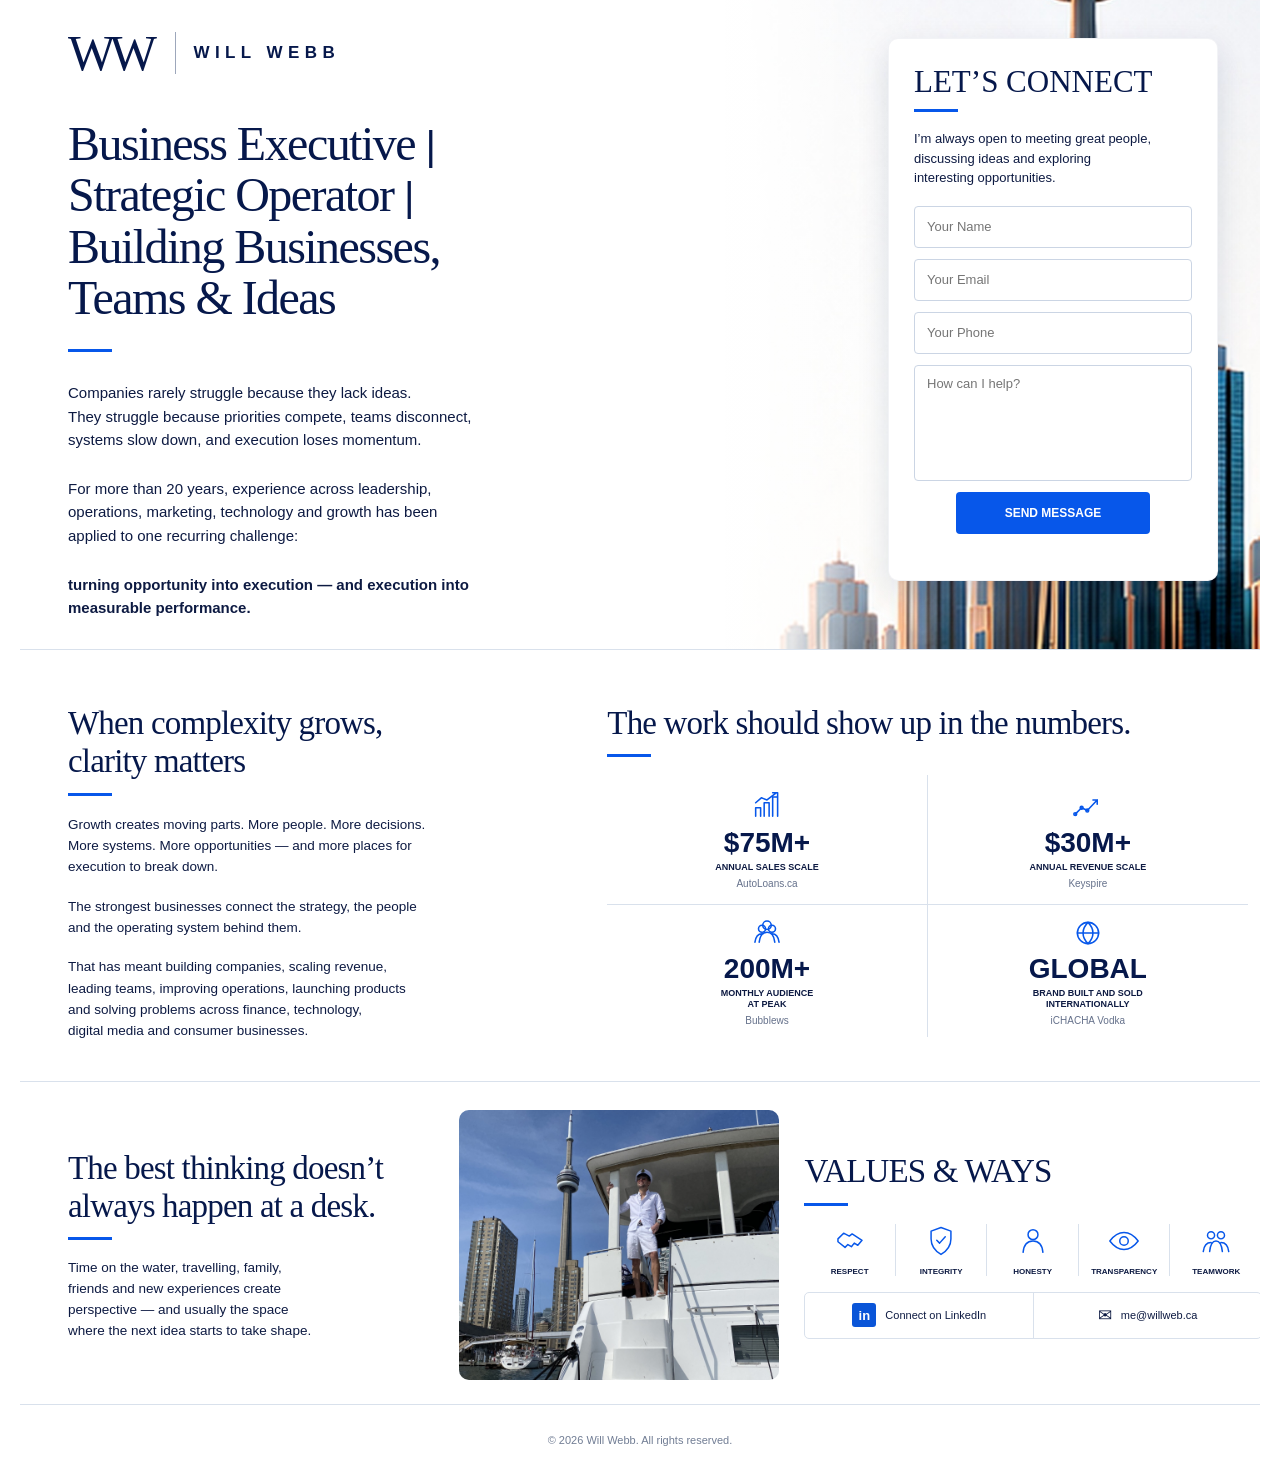
==== index.html @ 8b27d792 "Add files via upload" ====
<!doctype html><html lang="en"><head><meta charset="utf-8"><meta name="viewport" content="width=device-width,initial-scale=1"><title>Will Webb | Business Executive & Strategic Operator</title><meta name="description" content="Will Webb — Business Executive, Strategic Operator, building businesses, teams and ideas."><link rel="icon" href="favicon.svg" type="image/svg+xml"><link rel="stylesheet" href="styles.css"><style>
:root{--navy:#06184b;--blue:#0757ea;--text:#0d1a42;--muted:#65718b;--line:#d9e1ec}
*{box-sizing:border-box}html{background:#fff}body{margin:0;background:#fff;color:var(--text);font-family:Arial,Helvetica,sans-serif;-webkit-font-smoothing:antialiased}a{color:inherit}.site{max-width:1240px;margin:0 auto;background:#fff;overflow:hidden}h1,h2{font-family:Georgia,'Times New Roman',serif;font-weight:400;color:var(--navy);margin:0}.rule{width:44px;height:3px;background:var(--blue)}
.hero{min-height:650px;position:relative;overflow:hidden;border-bottom:1px solid var(--line);background:#fff}.hero-photo{position:absolute;right:0;top:0;width:55%;height:100%;overflow:hidden;background:#eef4fb}.hero-photo img{position:absolute;width:100%;height:100%;object-fit:cover;object-position:57% 42%;display:block}.hero-photo:before{content:"";position:absolute;z-index:1;inset:0;background:linear-gradient(90deg,#fff 0%,rgba(255,255,255,.94) 10%,rgba(255,255,255,.48) 29%,rgba(255,255,255,0) 52%);pointer-events:none}.brand{position:absolute;z-index:4;left:48px;top:28px;display:flex;align-items:center;gap:17px}.ww{font:400 50px/1 Georgia,'Times New Roman',serif;letter-spacing:-.11em;padding-right:7px;color:var(--navy)}.brand-divider{width:1px;height:42px;background:#9da7bb}.brand-name{font-size:17px;letter-spacing:.32em;font-weight:700;white-space:nowrap;color:var(--navy)}
.hero-copy{position:absolute;z-index:3;left:48px;top:118px;width:510px}.hero-copy h1{font-size:48px;line-height:1.07;letter-spacing:-.032em}.hero-copy h1 .pipe{font-family:Arial,Helvetica,sans-serif;font-size:.84em;font-weight:300}.hero-copy>.rule{margin:26px 0 29px}.hero-copy p{font-size:15px;line-height:1.55;margin:0 0 26px;max-width:500px}.hero-copy .emphasis{font-weight:700;margin-bottom:0}
.contact{position:absolute;z-index:5;right:42px;top:38px;width:330px;padding:27px 25px 24px;background:#fff;border-radius:10px;box-shadow:0 12px 32px rgba(12,33,77,.14);border:1px solid rgba(7,24,76,.05)}.contact h2{font-size:31px;line-height:1}.contact>.rule{margin:12px 0 17px}.contact>p{font-size:13px;line-height:1.5;margin:0 0 18px}.contact form{display:flex;flex-direction:column;gap:11px}.contact input,.contact textarea{width:100%;border:1px solid #cbd5e4;border-radius:4px;background:#fff;color:var(--text);font:400 13px Arial,Helvetica,sans-serif;padding:10px 12px;outline:none}.contact input{height:42px}.contact textarea{height:116px;resize:none}.contact button{height:42px;width:70%;align-self:center;border:0;border-radius:4px;background:var(--blue);color:#fff;font-size:12px;font-weight:700;cursor:pointer}.status{min-height:11px;text-align:center;color:var(--muted);font-size:10px}
.main-grid{display:grid;grid-template-columns:44% 56%;gap:36px;padding:54px 48px 22px;border-bottom:1px solid var(--line)}.story h2,.impact h2,.personal-copy h2,.values h2{font-size:33px;line-height:1.16;letter-spacing:-.025em}.story>.rule,.impact>.rule,.personal-copy>.rule,.values>.rule{margin:12px 0 18px}.story p{font-size:13.5px;line-height:1.58;margin:0 0 18px;max-width:460px}.impact{min-width:0}.metrics{display:grid;grid-template-columns:1fr 1fr;margin-top:4px}.metric{min-height:130px;text-align:center;display:flex;flex-direction:column;align-items:center;justify-content:center;padding:11px 8px}.metric:nth-child(1),.metric:nth-child(2){border-bottom:1px solid var(--line)}.metric:nth-child(odd){border-right:1px solid var(--line)}.metric svg{width:34px;height:34px;fill:none;stroke:var(--blue);stroke-width:2.2;stroke-linecap:round;stroke-linejoin:round;margin-bottom:5px}.metric strong{font-size:28px;line-height:1;color:var(--navy);margin-bottom:5px}.metric span{font-size:9px;line-height:1.2;font-weight:700}.metric em{font-style:normal;font-size:10px;color:var(--muted);margin-top:5px}
.personal{display:grid;grid-template-columns:32% 28% 40%;gap:25px;padding:28px 48px 24px;align-items:center;border-bottom:1px solid var(--line)}.personal-copy p{font-size:13.5px;line-height:1.55;margin:0}.photo{margin:0;height:270px;border-radius:10px;overflow:hidden;background:#eef2f6}.photo img{display:block;width:100%;height:100%;object-fit:cover;object-position:center 32%;border:0}.values{min-width:0}.values-row{display:grid;grid-template-columns:repeat(5,1fr);margin-top:4px}.value{text-align:center;padding:0 5px;border-right:1px solid var(--line)}.value:last-child{border-right:0}.value svg{width:34px;height:34px;fill:none;stroke:var(--blue);stroke-width:2.1;stroke-linecap:round;stroke-linejoin:round}.value span{display:block;font-size:8px;font-weight:700;margin-top:5px}.links{display:grid;grid-template-columns:1fr 1fr;border:1px solid var(--line);border-radius:5px;overflow:hidden;margin-top:16px}.links a{min-height:45px;display:flex;align-items:center;justify-content:center;gap:9px;text-decoration:none;font-size:11px}.links a+a{border-left:1px solid var(--line)}.linkedin{width:24px;height:24px;border-radius:3px;display:grid;place-items:center;background:#0a55d8;color:white;font-weight:700;font-size:13px}.mailicon{font-size:17px}
footer{height:70px;display:flex;align-items:center;justify-content:center;color:#717d94;font-size:11px}
@media(max-width:900px){.site{width:100%}.hero{min-height:0;padding:24px 5% 36px}.hero-photo{opacity:.25;width:100%}.hero-photo:before{background:linear-gradient(90deg,#fff 0%,rgba(255,255,255,.88) 65%,rgba(255,255,255,.45) 100%)}.brand,.hero-copy,.contact{position:relative;left:auto;right:auto;top:auto}.brand{margin-bottom:28px}.hero-copy{width:100%;max-width:620px}.hero-copy h1{font-size:40px}.contact{width:100%;max-width:390px;margin-top:28px}.main-grid{grid-template-columns:1fr;padding:30px 5%;gap:12px}.impact{margin-top:15px}.personal{grid-template-columns:1fr 1fr;padding:28px 5%;gap:24px}.values{grid-column:1/-1}.photo{height:300px}}
@media(max-width:600px){.brand-name{font-size:14px}.hero-copy h1{font-size:34px}.hero-copy p{font-size:14px}.story h2,.impact h2,.personal-copy h2,.values h2{font-size:28px}.personal{grid-template-columns:1fr}.photo{height:360px}.values-row{overflow-x:auto;grid-template-columns:repeat(5,minmax(74px,1fr))}.links{grid-template-columns:1fr}.links a+a{border-left:0;border-top:1px solid var(--line)}}

/* Mobile-first refinement — 2026-08-31 */
@media(max-width:700px){
  body{overflow-x:hidden}
  .site{width:100%;max-width:none;overflow:visible}
  .hero{display:flex;flex-direction:column;min-height:0;padding:22px 20px 30px;overflow:visible}
  .brand,.hero-copy,.contact,.hero-photo{position:relative;left:auto;right:auto;top:auto}
  .brand{order:1;margin:0 0 24px;gap:14px;align-self:flex-start}
  .ww{font-size:44px}.brand-divider{height:36px}.brand-name{font-size:15px;letter-spacing:.24em}
  .hero-copy{order:2;width:100%;max-width:none}
  .hero-copy h1{font-size:38px;line-height:1.04;letter-spacing:-.035em}
  .hero-copy>.rule{margin:20px 0 22px}
  .hero-copy p{font-size:16px;line-height:1.55;margin-bottom:18px;max-width:none}
  .hero-copy p br{display:none}
  .hero-photo{order:3;width:calc(100% + 40px);height:230px;margin:24px -20px 0;opacity:1;background:#eaf0f7;overflow:hidden}
  .hero-photo img{object-position:58% 42%}
  .hero-photo:before{background:linear-gradient(180deg,rgba(255,255,255,.05),rgba(255,255,255,0) 62%,rgba(255,255,255,.12));}
  .contact{order:4;width:calc(100% - 16px);max-width:none;margin:-24px 8px 0;padding:24px 20px 20px;border-radius:12px;box-shadow:0 14px 34px rgba(12,33,77,.16)}
  .contact h2{font-size:32px}.contact>p{font-size:14px;line-height:1.5}.contact form{gap:10px}
  .contact input,.contact textarea{font-size:16px;padding:12px 13px}.contact input{height:48px}.contact textarea{height:112px}.contact button{width:72%;height:46px;font-size:13px}
  .main-grid{grid-template-columns:1fr;padding:42px 20px 34px;gap:34px}
  .story h2,.impact h2,.personal-copy h2,.values h2{font-size:32px;line-height:1.08}
  .story p{font-size:16px;line-height:1.58;max-width:none}.story p br{display:none}
  .metrics{grid-template-columns:1fr 1fr;gap:0}.metric{min-height:150px;padding:16px 8px}.metric strong{font-size:31px}.metric span{font-size:10px}.metric em{font-size:11px}
  .personal{grid-template-columns:1fr;padding:38px 20px 28px;gap:24px;align-items:start}
  .personal-copy p{font-size:16px;line-height:1.58}.photo{height:285px;border-radius:14px}.photo img{object-position:center 30%}
  .values{grid-column:auto}.values-row{grid-template-columns:repeat(3,1fr);overflow:visible;gap:0}.value{min-height:74px;display:flex;flex-direction:column;justify-content:center;border-right:1px solid var(--line);border-bottom:1px solid var(--line)}.value:nth-child(3n){border-right:0}.value:nth-child(n+4){border-bottom:0}.value svg{width:31px;height:31px;align-self:center}.value span{font-size:9px}
  .links{grid-template-columns:1fr 1fr;margin-top:18px}.links a{min-height:50px;font-size:12px}.links a+a{border-left:1px solid var(--line);border-top:0}
  footer{height:64px;font-size:10px;padding:0 20px;text-align:center}
}
@media(max-width:380px){.hero-copy h1{font-size:35px}.brand-name{font-size:13px}.contact h2{font-size:29px}.story h2,.impact h2,.personal-copy h2,.values h2{font-size:29px}}

</style></head><body><main class="site">
<section class="hero"><div class="hero-photo"><img src="toronto-skyline.jpg" alt="Toronto skyline with the CN Tower"></div><header class="brand"><div class="ww">WW</div><span class="brand-divider"></span><span class="brand-name">WILL WEBB</span></header><div class="hero-copy"><h1>Business Executive <span class="pipe">|</span><br>Strategic Operator <span class="pipe">|</span><br>Building Businesses,<br>Teams &amp; Ideas</h1><div class="rule"></div><p>Companies rarely struggle because they lack ideas.<br>They struggle because priorities compete, teams disconnect,<br>systems slow down, and execution loses momentum.</p><p>For more than 20 years, experience across leadership,<br>operations, marketing, technology and growth has been<br>applied to one recurring challenge:</p><p class="emphasis">turning opportunity into execution — and execution into<br>measurable performance.</p></div><aside class="contact"><h2>LET’S CONNECT</h2><div class="rule"></div><p>I’m always open to meeting great people,<br>discussing ideas and exploring<br>interesting opportunities.</p><form id="contactForm"><input name="name" placeholder="Your Name" aria-label="Your Name" required><input name="email" type="email" placeholder="Your Email" aria-label="Your Email" required><input name="phone" placeholder="Your Phone" aria-label="Your Phone"><textarea name="message" placeholder="How can I help?" aria-label="How can I help?" required></textarea><button type="submit">SEND MESSAGE</button><div id="formStatus" class="status" aria-live="polite"></div></form></aside></section>
<section class="main-grid"><article class="story"><h2>When complexity grows,<br>clarity matters</h2><div class="rule"></div><p>Growth creates moving parts. More people. More decisions.<br>More systems. More opportunities — and more places for<br>execution to break down.</p><p>The strongest businesses connect the strategy, the people<br>and the operating system behind them.</p><p>That has meant building companies, scaling revenue,<br>leading teams, improving operations, launching products<br>and solving problems across finance, technology,<br>digital media and consumer businesses.</p></article><article class="impact"><h2>The work should show up in the numbers.</h2><div class="rule"></div><div class="metrics">
<div class="metric"><svg width="34" height="34" viewBox="0 0 48 48"><path d="M8 37V25h7v12M20 37V18h7v19M32 37V10h7v27M8 18l8-7 8 3 13-10M32 4h7v7"/></svg><strong>$75M+</strong><span>ANNUAL SALES SCALE</span><em>AutoLoans.ca</em></div>
<div class="metric"><svg width="34" height="34" viewBox="0 0 48 48"><path d="M6 34l9-9 8 4 14-15M31 14h6v6"/><circle cx="6" cy="34" r="2"/><circle cx="15" cy="25" r="2"/><circle cx="23" cy="29" r="2"/></svg><strong>$30M+</strong><span>ANNUAL REVENUE SCALE</span><em>Keyspire</em></div>
<div class="metric"><svg width="34" height="34" viewBox="0 0 48 48"><circle cx="17" cy="18" r="5"/><circle cx="31" cy="18" r="5"/><circle cx="24" cy="13" r="6"/><path d="M7 37c1-8 5-12 10-12M41 37c-1-8-5-12-10-12M13 37c1-9 5-14 11-14s10 5 11 14"/></svg><strong>200M+</strong><span>MONTHLY AUDIENCE<br>AT PEAK</span><em>Bubblews</em></div>
<div class="metric"><svg width="34" height="34" viewBox="0 0 48 48"><circle cx="24" cy="24" r="15"/><path d="M9 24h30M24 9c5 5 7 10 7 15s-2 10-7 15M24 9c-5 5-7 10-7 15s2 10 7 15"/></svg><strong>GLOBAL</strong><span>BRAND BUILT AND SOLD<br>INTERNATIONALLY</span><em>iCHACHA Vodka</em></div></div></article></section>
<section class="personal"><article class="personal-copy"><h2>The best thinking doesn’t<br>always happen at a desk.</h2><div class="rule"></div><p>Time on the water, travelling, family,<br>friends and new experiences create<br>perspective — and usually the space<br>where the next idea starts to take shape.</p></article><figure class="photo"><img src="will-boat-v2.jpg" alt="Will Webb on a boat in Toronto"></figure><article class="values"><h2>VALUES &amp; WAYS</h2><div class="rule"></div><div class="values-row">
<div class="value"><svg width="34" height="34" viewBox="0 0 48 48"><path d="M7 21l8-8 8 4 4-3 14 9-6 7-5-3-4 5-5-3-4 4-10-8z"/></svg><span>RESPECT</span></div><div class="value"><svg width="34" height="34" viewBox="0 0 48 48"><path d="M24 5l14 5v11c0 10-6 17-14 22-8-5-14-12-14-22V10l14-5z"/><path d="M18 23l4 4 8-9"/></svg><span>INTEGRITY</span></div><div class="value"><svg width="34" height="34" viewBox="0 0 48 48"><circle cx="24" cy="15" r="7"/><path d="M10 40c1-11 6-16 14-16s13 5 14 16"/></svg><span>HONESTY</span></div><div class="value"><svg width="34" height="34" viewBox="0 0 48 48"><path d="M4 24c6-8 12-12 20-12s14 4 20 12c-6 8-12 12-20 12S10 32 4 24z"/><circle cx="24" cy="24" r="6"/></svg><span>TRANSPARENCY</span></div><div class="value"><svg width="34" height="34" viewBox="0 0 48 48"><circle cx="17" cy="16" r="5"/><circle cx="31" cy="16" r="5"/><path d="M6 39c1-9 5-13 11-13M42 39c-1-9-5-13-11-13M15 39c1-10 4-15 9-15s8 5 9 15"/></svg><span>TEAMWORK</span></div></div><div class="links"><a href="https://www.linkedin.com/in/wwebb/" target="_blank" rel="noopener"><span class="linkedin">in</span>Connect on LinkedIn</a><a href="mailto:me@willweb.ca"><span class="mailicon">✉</span>me@willweb.ca</a></div></article></section><footer>© 2026 Will Webb. All rights reserved.</footer></main><script>(function(){const f=document.getElementById('contactForm');if(!f)return;f.addEventListener('submit',function(e){e.preventDefault();const d=new FormData(f);const name=(d.get('name')||'').toString().trim();const email=(d.get('email')||'').toString().trim();const phone=(d.get('phone')||'').toString().trim();const message=(d.get('message')||'').toString().trim();const subject=encodeURIComponent('WillWebb.ca inquiry from '+name);const body=encodeURIComponent('Name: '+name+'\nEmail: '+email+'\nPhone: '+phone+'\n\n'+message);window.location.href='mailto:me@willweb.ca?subject='+subject+'&body='+body;});})();
</script></body></html>
---- styles.css ----
:root{--navy:#06184b;--blue:#0757ea;--text:#0d1a42;--muted:#65718b;--line:#d9e1ec}
*{box-sizing:border-box}html{background:#fff}body{margin:0;background:#fff;color:var(--text);font-family:Arial,Helvetica,sans-serif;-webkit-font-smoothing:antialiased}a{color:inherit}.site{max-width:1240px;margin:0 auto;background:#fff;overflow:hidden}h1,h2{font-family:Georgia,'Times New Roman',serif;font-weight:400;color:var(--navy);margin:0}.rule{width:44px;height:3px;background:var(--blue)}
.hero{min-height:650px;position:relative;overflow:hidden;border-bottom:1px solid var(--line);background:#fff}.hero-photo{position:absolute;right:0;top:0;width:55%;height:100%;overflow:hidden;background:#eef4fb}.hero-photo img{position:absolute;width:100%;height:100%;object-fit:cover;object-position:57% 42%;display:block}.hero-photo:before{content:"";position:absolute;z-index:1;inset:0;background:linear-gradient(90deg,#fff 0%,rgba(255,255,255,.94) 10%,rgba(255,255,255,.48) 29%,rgba(255,255,255,0) 52%);pointer-events:none}.brand{position:absolute;z-index:4;left:48px;top:28px;display:flex;align-items:center;gap:17px}.ww{font:400 50px/1 Georgia,'Times New Roman',serif;letter-spacing:-.11em;padding-right:7px;color:var(--navy)}.brand-divider{width:1px;height:42px;background:#9da7bb}.brand-name{font-size:17px;letter-spacing:.32em;font-weight:700;white-space:nowrap;color:var(--navy)}
.hero-copy{position:absolute;z-index:3;left:48px;top:118px;width:510px}.hero-copy h1{font-size:48px;line-height:1.07;letter-spacing:-.032em}.hero-copy h1 .pipe{font-family:Arial,Helvetica,sans-serif;font-size:.84em;font-weight:300}.hero-copy>.rule{margin:26px 0 29px}.hero-copy p{font-size:15px;line-height:1.55;margin:0 0 26px;max-width:500px}.hero-copy .emphasis{font-weight:700;margin-bottom:0}
.contact{position:absolute;z-index:5;right:42px;top:38px;width:330px;padding:27px 25px 24px;background:#fff;border-radius:10px;box-shadow:0 12px 32px rgba(12,33,77,.14);border:1px solid rgba(7,24,76,.05)}.contact h2{font-size:31px;line-height:1}.contact>.rule{margin:12px 0 17px}.contact>p{font-size:13px;line-height:1.5;margin:0 0 18px}.contact form{display:flex;flex-direction:column;gap:11px}.contact input,.contact textarea{width:100%;border:1px solid #cbd5e4;border-radius:4px;background:#fff;color:var(--text);font:400 13px Arial,Helvetica,sans-serif;padding:10px 12px;outline:none}.contact input{height:42px}.contact textarea{height:116px;resize:none}.contact button{height:42px;width:70%;align-self:center;border:0;border-radius:4px;background:var(--blue);color:#fff;font-size:12px;font-weight:700;cursor:pointer}.status{min-height:11px;text-align:center;color:var(--muted);font-size:10px}
.main-grid{display:grid;grid-template-columns:44% 56%;gap:36px;padding:54px 48px 22px;border-bottom:1px solid var(--line)}.story h2,.impact h2,.personal-copy h2,.values h2{font-size:33px;line-height:1.16;letter-spacing:-.025em}.story>.rule,.impact>.rule,.personal-copy>.rule,.values>.rule{margin:12px 0 18px}.story p{font-size:13.5px;line-height:1.58;margin:0 0 18px;max-width:460px}.impact{min-width:0}.metrics{display:grid;grid-template-columns:1fr 1fr;margin-top:4px}.metric{min-height:130px;text-align:center;display:flex;flex-direction:column;align-items:center;justify-content:center;padding:11px 8px}.metric:nth-child(1),.metric:nth-child(2){border-bottom:1px solid var(--line)}.metric:nth-child(odd){border-right:1px solid var(--line)}.metric svg{width:34px;height:34px;fill:none;stroke:var(--blue);stroke-width:2.2;stroke-linecap:round;stroke-linejoin:round;margin-bottom:5px}.metric strong{font-size:28px;line-height:1;color:var(--navy);margin-bottom:5px}.metric span{font-size:9px;line-height:1.2;font-weight:700}.metric em{font-style:normal;font-size:10px;color:var(--muted);margin-top:5px}
.personal{display:grid;grid-template-columns:32% 28% 40%;gap:25px;padding:28px 48px 24px;align-items:center;border-bottom:1px solid var(--line)}.personal-copy p{font-size:13.5px;line-height:1.55;margin:0}.photo{margin:0;height:270px;border-radius:10px;overflow:hidden;background:#eef2f6}.photo img{display:block;width:100%;height:100%;object-fit:cover;object-position:center 32%;border:0}.values{min-width:0}.values-row{display:grid;grid-template-columns:repeat(5,1fr);margin-top:4px}.value{text-align:center;padding:0 5px;border-right:1px solid var(--line)}.value:last-child{border-right:0}.value svg{width:34px;height:34px;fill:none;stroke:var(--blue);stroke-width:2.1;stroke-linecap:round;stroke-linejoin:round}.value span{display:block;font-size:8px;font-weight:700;margin-top:5px}.links{display:grid;grid-template-columns:1fr 1fr;border:1px solid var(--line);border-radius:5px;overflow:hidden;margin-top:16px}.links a{min-height:45px;display:flex;align-items:center;justify-content:center;gap:9px;text-decoration:none;font-size:11px}.links a+a{border-left:1px solid var(--line)}.linkedin{width:24px;height:24px;border-radius:3px;display:grid;place-items:center;background:#0a55d8;color:white;font-weight:700;font-size:13px}.mailicon{font-size:17px}
footer{height:70px;display:flex;align-items:center;justify-content:center;color:#717d94;font-size:11px}
@media(max-width:900px){.site{width:100%}.hero{min-height:0;padding:24px 5% 36px}.hero-photo{opacity:.25;width:100%}.hero-photo:before{background:linear-gradient(90deg,#fff 0%,rgba(255,255,255,.88) 65%,rgba(255,255,255,.45) 100%)}.brand,.hero-copy,.contact{position:relative;left:auto;right:auto;top:auto}.brand{margin-bottom:28px}.hero-copy{width:100%;max-width:620px}.hero-copy h1{font-size:40px}.contact{width:100%;max-width:390px;margin-top:28px}.main-grid{grid-template-columns:1fr;padding:30px 5%;gap:12px}.impact{margin-top:15px}.personal{grid-template-columns:1fr 1fr;padding:28px 5%;gap:24px}.values{grid-column:1/-1}.photo{height:300px}}
@media(max-width:600px){.brand-name{font-size:14px}.hero-copy h1{font-size:34px}.hero-copy p{font-size:14px}.story h2,.impact h2,.personal-copy h2,.values h2{font-size:28px}.personal{grid-template-columns:1fr}.photo{height:360px}.values-row{overflow-x:auto;grid-template-columns:repeat(5,minmax(74px,1fr))}.links{grid-template-columns:1fr}.links a+a{border-left:0;border-top:1px solid var(--line)}}


/* Mobile-first refinement — 2026-08-31 */
@media(max-width:700px){
  body{overflow-x:hidden}
  .site{width:100%;max-width:none;overflow:visible}
  .hero{display:flex;flex-direction:column;min-height:0;padding:22px 20px 30px;overflow:visible}
  .brand,.hero-copy,.contact,.hero-photo{position:relative;left:auto;right:auto;top:auto}
  .brand{order:1;margin:0 0 24px;gap:14px;align-self:flex-start}
  .ww{font-size:44px}.brand-divider{height:36px}.brand-name{font-size:15px;letter-spacing:.24em}
  .hero-copy{order:2;width:100%;max-width:none}
  .hero-copy h1{font-size:38px;line-height:1.04;letter-spacing:-.035em}
  .hero-copy>.rule{margin:20px 0 22px}
  .hero-copy p{font-size:16px;line-height:1.55;margin-bottom:18px;max-width:none}
  .hero-copy p br{display:none}
  .hero-photo{order:3;width:calc(100% + 40px);height:230px;margin:24px -20px 0;opacity:1;background:#eaf0f7;overflow:hidden}
  .hero-photo img{object-position:58% 42%}
  .hero-photo:before{background:linear-gradient(180deg,rgba(255,255,255,.05),rgba(255,255,255,0) 62%,rgba(255,255,255,.12));}
  .contact{order:4;width:calc(100% - 16px);max-width:none;margin:-24px 8px 0;padding:24px 20px 20px;border-radius:12px;box-shadow:0 14px 34px rgba(12,33,77,.16)}
  .contact h2{font-size:32px}.contact>p{font-size:14px;line-height:1.5}.contact form{gap:10px}
  .contact input,.contact textarea{font-size:16px;padding:12px 13px}.contact input{height:48px}.contact textarea{height:112px}.contact button{width:72%;height:46px;font-size:13px}
  .main-grid{grid-template-columns:1fr;padding:42px 20px 34px;gap:34px}
  .story h2,.impact h2,.personal-copy h2,.values h2{font-size:32px;line-height:1.08}
  .story p{font-size:16px;line-height:1.58;max-width:none}.story p br{display:none}
  .metrics{grid-template-columns:1fr 1fr;gap:0}.metric{min-height:150px;padding:16px 8px}.metric strong{font-size:31px}.metric span{font-size:10px}.metric em{font-size:11px}
  .personal{grid-template-columns:1fr;padding:38px 20px 28px;gap:24px;align-items:start}
  .personal-copy p{font-size:16px;line-height:1.58}.photo{height:285px;border-radius:14px}.photo img{object-position:center 30%}
  .values{grid-column:auto}.values-row{grid-template-columns:repeat(3,1fr);overflow:visible;gap:0}.value{min-height:74px;display:flex;flex-direction:column;justify-content:center;border-right:1px solid var(--line);border-bottom:1px solid var(--line)}.value:nth-child(3n){border-right:0}.value:nth-child(n+4){border-bottom:0}.value svg{width:31px;height:31px;align-self:center}.value span{font-size:9px}
  .links{grid-template-columns:1fr 1fr;margin-top:18px}.links a{min-height:50px;font-size:12px}.links a+a{border-left:1px solid var(--line);border-top:0}
  footer{height:64px;font-size:10px;padding:0 20px;text-align:center}
}
@media(max-width:380px){.hero-copy h1{font-size:35px}.brand-name{font-size:13px}.contact h2{font-size:29px}.story h2,.impact h2,.personal-copy h2,.values h2{font-size:29px}}
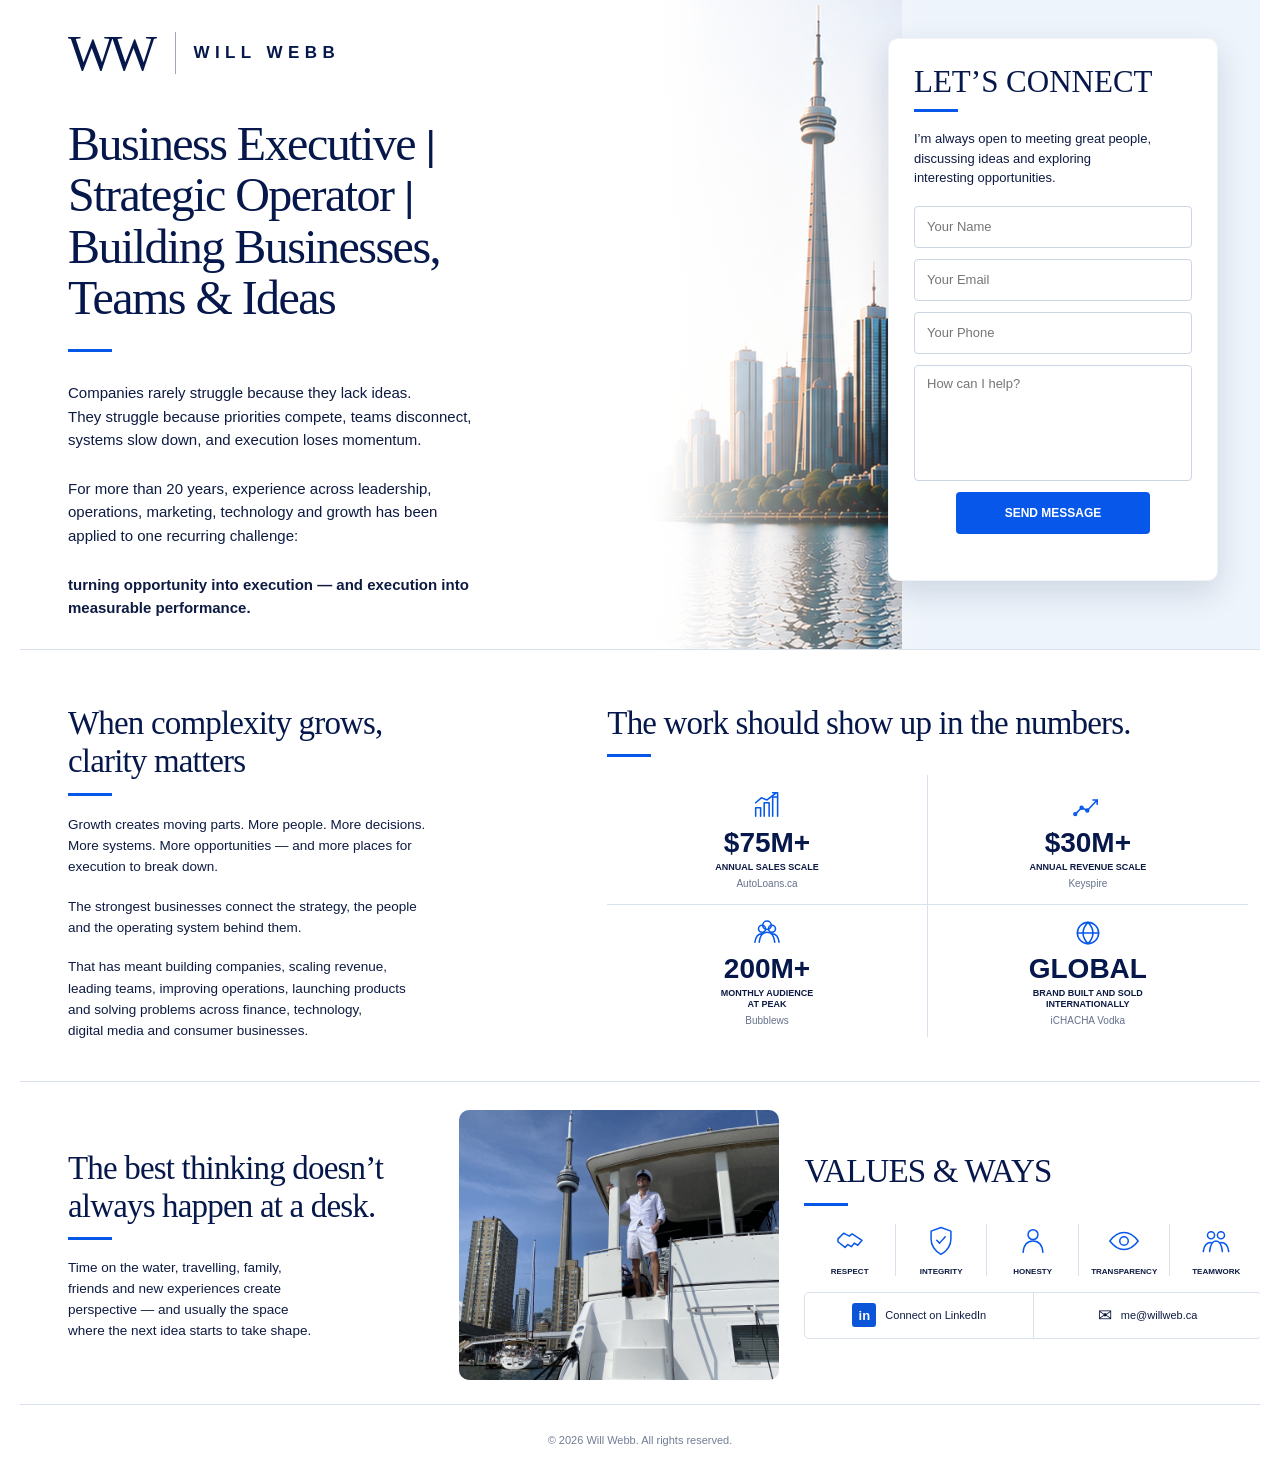
==== commit cdd2347a: "Add files via upload" ====
--- a/index.html
+++ b/index.html
@@ -1,48 +1,45 @@
 <!doctype html><html lang="en"><head><meta charset="utf-8"><meta name="viewport" content="width=device-width,initial-scale=1"><title>Will Webb | Business Executive & Strategic Operator</title><meta name="description" content="Will Webb — Business Executive, Strategic Operator, building businesses, teams and ideas."><link rel="icon" href="favicon.svg" type="image/svg+xml"><link rel="stylesheet" href="styles.css"><style>
 :root{--navy:#06184b;--blue:#0757ea;--text:#0d1a42;--muted:#65718b;--line:#d9e1ec}
 *{box-sizing:border-box}html{background:#fff}body{margin:0;background:#fff;color:var(--text);font-family:Arial,Helvetica,sans-serif;-webkit-font-smoothing:antialiased}a{color:inherit}.site{max-width:1240px;margin:0 auto;background:#fff;overflow:hidden}h1,h2{font-family:Georgia,'Times New Roman',serif;font-weight:400;color:var(--navy);margin:0}.rule{width:44px;height:3px;background:var(--blue)}
-.hero{min-height:650px;position:relative;overflow:hidden;border-bottom:1px solid var(--line);background:#fff}.hero-photo{position:absolute;right:0;top:0;width:55%;height:100%;overflow:hidden;background:#eef4fb}.hero-photo img{position:absolute;width:100%;height:100%;object-fit:cover;object-position:57% 42%;display:block}.hero-photo:before{content:"";position:absolute;z-index:1;inset:0;background:linear-gradient(90deg,#fff 0%,rgba(255,255,255,.94) 10%,rgba(255,255,255,.48) 29%,rgba(255,255,255,0) 52%);pointer-events:none}.brand{position:absolute;z-index:4;left:48px;top:28px;display:flex;align-items:center;gap:17px}.ww{font:400 50px/1 Georgia,'Times New Roman',serif;letter-spacing:-.11em;padding-right:7px;color:var(--navy)}.brand-divider{width:1px;height:42px;background:#9da7bb}.brand-name{font-size:17px;letter-spacing:.32em;font-weight:700;white-space:nowrap;color:var(--navy)}
+.hero{min-height:650px;position:relative;overflow:hidden;border-bottom:1px solid var(--line);background:#fff}.hero-photo{position:absolute;right:0;top:0;width:55%;height:100%;overflow:hidden;background:#eef4fb}.hero-photo img{position:absolute;inset:0;width:100%;height:100%;object-fit:contain;object-position:left center;display:block}.hero-photo:before{content:"";position:absolute;z-index:1;inset:0;background:linear-gradient(90deg,#fff 0%,rgba(255,255,255,.94) 10%,rgba(255,255,255,.48) 29%,rgba(255,255,255,0) 52%);pointer-events:none}.brand{position:absolute;z-index:4;left:48px;top:28px;display:flex;align-items:center;gap:17px}.ww{font:400 50px/1 Georgia,'Times New Roman',serif;letter-spacing:-.11em;padding-right:7px;color:var(--navy)}.brand-divider{width:1px;height:42px;background:#9da7bb}.brand-name{font-size:17px;letter-spacing:.32em;font-weight:700;white-space:nowrap;color:var(--navy)}
 .hero-copy{position:absolute;z-index:3;left:48px;top:118px;width:510px}.hero-copy h1{font-size:48px;line-height:1.07;letter-spacing:-.032em}.hero-copy h1 .pipe{font-family:Arial,Helvetica,sans-serif;font-size:.84em;font-weight:300}.hero-copy>.rule{margin:26px 0 29px}.hero-copy p{font-size:15px;line-height:1.55;margin:0 0 26px;max-width:500px}.hero-copy .emphasis{font-weight:700;margin-bottom:0}
 .contact{position:absolute;z-index:5;right:42px;top:38px;width:330px;padding:27px 25px 24px;background:#fff;border-radius:10px;box-shadow:0 12px 32px rgba(12,33,77,.14);border:1px solid rgba(7,24,76,.05)}.contact h2{font-size:31px;line-height:1}.contact>.rule{margin:12px 0 17px}.contact>p{font-size:13px;line-height:1.5;margin:0 0 18px}.contact form{display:flex;flex-direction:column;gap:11px}.contact input,.contact textarea{width:100%;border:1px solid #cbd5e4;border-radius:4px;background:#fff;color:var(--text);font:400 13px Arial,Helvetica,sans-serif;padding:10px 12px;outline:none}.contact input{height:42px}.contact textarea{height:116px;resize:none}.contact button{height:42px;width:70%;align-self:center;border:0;border-radius:4px;background:var(--blue);color:#fff;font-size:12px;font-weight:700;cursor:pointer}.status{min-height:11px;text-align:center;color:var(--muted);font-size:10px}
 .main-grid{display:grid;grid-template-columns:44% 56%;gap:36px;padding:54px 48px 22px;border-bottom:1px solid var(--line)}.story h2,.impact h2,.personal-copy h2,.values h2{font-size:33px;line-height:1.16;letter-spacing:-.025em}.story>.rule,.impact>.rule,.personal-copy>.rule,.values>.rule{margin:12px 0 18px}.story p{font-size:13.5px;line-height:1.58;margin:0 0 18px;max-width:460px}.impact{min-width:0}.metrics{display:grid;grid-template-columns:1fr 1fr;margin-top:4px}.metric{min-height:130px;text-align:center;display:flex;flex-direction:column;align-items:center;justify-content:center;padding:11px 8px}.metric:nth-child(1),.metric:nth-child(2){border-bottom:1px solid var(--line)}.metric:nth-child(odd){border-right:1px solid var(--line)}.metric svg{width:34px;height:34px;fill:none;stroke:var(--blue);stroke-width:2.2;stroke-linecap:round;stroke-linejoin:round;margin-bottom:5px}.metric strong{font-size:28px;line-height:1;color:var(--navy);margin-bottom:5px}.metric span{font-size:9px;line-height:1.2;font-weight:700}.metric em{font-style:normal;font-size:10px;color:var(--muted);margin-top:5px}
 .personal{display:grid;grid-template-columns:32% 28% 40%;gap:25px;padding:28px 48px 24px;align-items:center;border-bottom:1px solid var(--line)}.personal-copy p{font-size:13.5px;line-height:1.55;margin:0}.photo{margin:0;height:270px;border-radius:10px;overflow:hidden;background:#eef2f6}.photo img{display:block;width:100%;height:100%;object-fit:cover;object-position:center 32%;border:0}.values{min-width:0}.values-row{display:grid;grid-template-columns:repeat(5,1fr);margin-top:4px}.value{text-align:center;padding:0 5px;border-right:1px solid var(--line)}.value:last-child{border-right:0}.value svg{width:34px;height:34px;fill:none;stroke:var(--blue);stroke-width:2.1;stroke-linecap:round;stroke-linejoin:round}.value span{display:block;font-size:8px;font-weight:700;margin-top:5px}.links{display:grid;grid-template-columns:1fr 1fr;border:1px solid var(--line);border-radius:5px;overflow:hidden;margin-top:16px}.links a{min-height:45px;display:flex;align-items:center;justify-content:center;gap:9px;text-decoration:none;font-size:11px}.links a+a{border-left:1px solid var(--line)}.linkedin{width:24px;height:24px;border-radius:3px;display:grid;place-items:center;background:#0a55d8;color:white;font-weight:700;font-size:13px}.mailicon{font-size:17px}
 footer{height:70px;display:flex;align-items:center;justify-content:center;color:#717d94;font-size:11px}
-@media(max-width:900px){.site{width:100%}.hero{min-height:0;padding:24px 5% 36px}.hero-photo{opacity:.25;width:100%}.hero-photo:before{background:linear-gradient(90deg,#fff 0%,rgba(255,255,255,.88) 65%,rgba(255,255,255,.45) 100%)}.brand,.hero-copy,.contact{position:relative;left:auto;right:auto;top:auto}.brand{margin-bottom:28px}.hero-copy{width:100%;max-width:620px}.hero-copy h1{font-size:40px}.contact{width:100%;max-width:390px;margin-top:28px}.main-grid{grid-template-columns:1fr;padding:30px 5%;gap:12px}.impact{margin-top:15px}.personal{grid-template-columns:1fr 1fr;padding:28px 5%;gap:24px}.values{grid-column:1/-1}.photo{height:300px}}
-@media(max-width:600px){.brand-name{font-size:14px}.hero-copy h1{font-size:34px}.hero-copy p{font-size:14px}.story h2,.impact h2,.personal-copy h2,.values h2{font-size:28px}.personal{grid-template-columns:1fr}.photo{height:360px}.values-row{overflow-x:auto;grid-template-columns:repeat(5,minmax(74px,1fr))}.links{grid-template-columns:1fr}.links a+a{border-left:0;border-top:1px solid var(--line)}}
 
-/* Mobile-first refinement — 2026-08-31 */
-@media(max-width:700px){
+@media(max-width:767px){
   body{overflow-x:hidden}
-  .site{width:100%;max-width:none;overflow:visible}
-  .hero{display:flex;flex-direction:column;min-height:0;padding:22px 20px 30px;overflow:visible}
+  .site{width:100%;max-width:none;overflow:hidden}
+  .hero{display:flex;flex-direction:column;min-height:0;padding:22px 20px 28px;overflow:hidden}
   .brand,.hero-copy,.contact,.hero-photo{position:relative;left:auto;right:auto;top:auto}
-  .brand{order:1;margin:0 0 24px;gap:14px;align-self:flex-start}
-  .ww{font-size:44px}.brand-divider{height:36px}.brand-name{font-size:15px;letter-spacing:.24em}
+  .brand{order:1;margin:0 0 22px;gap:12px}
+  .ww{font-size:42px}.brand-divider{height:35px}.brand-name{font-size:14px;letter-spacing:.25em}
   .hero-copy{order:2;width:100%;max-width:none}
-  .hero-copy h1{font-size:38px;line-height:1.04;letter-spacing:-.035em}
+  .hero-copy h1{font-size:36px;line-height:1.06}
   .hero-copy>.rule{margin:20px 0 22px}
-  .hero-copy p{font-size:16px;line-height:1.55;margin-bottom:18px;max-width:none}
-  .hero-copy p br{display:none}
-  .hero-photo{order:3;width:calc(100% + 40px);height:230px;margin:24px -20px 0;opacity:1;background:#eaf0f7;overflow:hidden}
-  .hero-photo img{object-position:58% 42%}
-  .hero-photo:before{background:linear-gradient(180deg,rgba(255,255,255,.05),rgba(255,255,255,0) 62%,rgba(255,255,255,.12));}
-  .contact{order:4;width:calc(100% - 16px);max-width:none;margin:-24px 8px 0;padding:24px 20px 20px;border-radius:12px;box-shadow:0 14px 34px rgba(12,33,77,.16)}
-  .contact h2{font-size:32px}.contact>p{font-size:14px;line-height:1.5}.contact form{gap:10px}
-  .contact input,.contact textarea{font-size:16px;padding:12px 13px}.contact input{height:48px}.contact textarea{height:112px}.contact button{width:72%;height:46px;font-size:13px}
-  .main-grid{grid-template-columns:1fr;padding:42px 20px 34px;gap:34px}
-  .story h2,.impact h2,.personal-copy h2,.values h2{font-size:32px;line-height:1.08}
-  .story p{font-size:16px;line-height:1.58;max-width:none}.story p br{display:none}
-  .metrics{grid-template-columns:1fr 1fr;gap:0}.metric{min-height:150px;padding:16px 8px}.metric strong{font-size:31px}.metric span{font-size:10px}.metric em{font-size:11px}
-  .personal{grid-template-columns:1fr;padding:38px 20px 28px;gap:24px;align-items:start}
-  .personal-copy p{font-size:16px;line-height:1.58}.photo{height:285px;border-radius:14px}.photo img{object-position:center 30%}
-  .values{grid-column:auto}.values-row{grid-template-columns:repeat(3,1fr);overflow:visible;gap:0}.value{min-height:74px;display:flex;flex-direction:column;justify-content:center;border-right:1px solid var(--line);border-bottom:1px solid var(--line)}.value:nth-child(3n){border-right:0}.value:nth-child(n+4){border-bottom:0}.value svg{width:31px;height:31px;align-self:center}.value span{font-size:9px}
-  .links{grid-template-columns:1fr 1fr;margin-top:18px}.links a{min-height:50px;font-size:12px}.links a+a{border-left:1px solid var(--line);border-top:0}
-  footer{height:64px;font-size:10px;padding:0 20px;text-align:center}
+  .hero-copy p{font-size:15px;line-height:1.55;margin-bottom:20px;max-width:none}
+  .hero-photo{order:3;width:calc(100% + 40px);height:260px;margin:20px -20px 0;background:#fff;overflow:hidden}
+  .hero-photo img{position:absolute;inset:0;width:100%;height:100%;object-fit:contain;object-position:center center}
+  .hero-photo:before{background:linear-gradient(180deg,rgba(255,255,255,.15),rgba(255,255,255,0) 55%)}
+  .contact{order:4;width:100%;max-width:none;margin:18px 0 0;padding:23px 20px 21px;box-shadow:0 8px 24px rgba(12,33,77,.11)}
+  .contact h2{font-size:29px}.contact>p{font-size:14px}.contact input,.contact textarea{font-size:16px}.contact input{height:48px}.contact textarea{height:110px}.contact button{width:70%;height:46px;font-size:13px}
+  .main-grid{grid-template-columns:1fr;gap:28px;padding:34px 20px 26px}
+  .story h2,.impact h2,.personal-copy h2,.values h2{font-size:31px}
+  .story p,.personal-copy p{font-size:15px;line-height:1.55;max-width:none}
+  .metrics{grid-template-columns:1fr 1fr}.metric{min-height:125px}.metric strong{font-size:27px}.metric span{font-size:9px}.metric em{font-size:10px}
+  .personal{grid-template-columns:1fr;padding:30px 20px 24px;gap:26px}
+  .photo{height:auto;aspect-ratio:4/3}.photo img{object-position:center 28%}
+  .values-row{grid-template-columns:repeat(5,1fr);overflow:visible}.value{padding:0 2px}.value svg{width:30px;height:30px}.value span{font-size:7px}
+  .links{grid-template-columns:1fr}.links a+a{border-left:0;border-top:1px solid var(--line)}
+  footer{height:58px;font-size:10px}
 }
-@media(max-width:380px){.hero-copy h1{font-size:35px}.brand-name{font-size:13px}.contact h2{font-size:29px}.story h2,.impact h2,.personal-copy h2,.values h2{font-size:29px}}
-
+@media(max-width:390px){
+  .hero-copy h1{font-size:32px}.story h2,.impact h2,.personal-copy h2,.values h2{font-size:28px}
+  .values-row{grid-template-columns:repeat(5,minmax(58px,1fr));overflow-x:auto}
+}
 </style></head><body><main class="site">
-<section class="hero"><div class="hero-photo"><img src="toronto-skyline.jpg" alt="Toronto skyline with the CN Tower"></div><header class="brand"><div class="ww">WW</div><span class="brand-divider"></span><span class="brand-name">WILL WEBB</span></header><div class="hero-copy"><h1>Business Executive <span class="pipe">|</span><br>Strategic Operator <span class="pipe">|</span><br>Building Businesses,<br>Teams &amp; Ideas</h1><div class="rule"></div><p>Companies rarely struggle because they lack ideas.<br>They struggle because priorities compete, teams disconnect,<br>systems slow down, and execution loses momentum.</p><p>For more than 20 years, experience across leadership,<br>operations, marketing, technology and growth has been<br>applied to one recurring challenge:</p><p class="emphasis">turning opportunity into execution — and execution into<br>measurable performance.</p></div><aside class="contact"><h2>LET’S CONNECT</h2><div class="rule"></div><p>I’m always open to meeting great people,<br>discussing ideas and exploring<br>interesting opportunities.</p><form id="contactForm"><input name="name" placeholder="Your Name" aria-label="Your Name" required><input name="email" type="email" placeholder="Your Email" aria-label="Your Email" required><input name="phone" placeholder="Your Phone" aria-label="Your Phone"><textarea name="message" placeholder="How can I help?" aria-label="How can I help?" required></textarea><button type="submit">SEND MESSAGE</button><div id="formStatus" class="status" aria-live="polite"></div></form></aside></section>
+<section class="hero"><div class="hero-photo"><img src="willwebb-cn-tower-locked-v1.jpg?v=20260901a" alt="Toronto skyline with the CN Tower"></div><header class="brand"><div class="ww">WW</div><span class="brand-divider"></span><span class="brand-name">WILL WEBB</span></header><div class="hero-copy"><h1>Business Executive <span class="pipe">|</span><br>Strategic Operator <span class="pipe">|</span><br>Building Businesses,<br>Teams &amp; Ideas</h1><div class="rule"></div><p>Companies rarely struggle because they lack ideas.<br>They struggle because priorities compete, teams disconnect,<br>systems slow down, and execution loses momentum.</p><p>For more than 20 years, experience across leadership,<br>operations, marketing, technology and growth has been<br>applied to one recurring challenge:</p><p class="emphasis">turning opportunity into execution — and execution into<br>measurable performance.</p></div><aside class="contact"><h2>LET’S CONNECT</h2><div class="rule"></div><p>I’m always open to meeting great people,<br>discussing ideas and exploring<br>interesting opportunities.</p><form id="contactForm"><input name="name" placeholder="Your Name" aria-label="Your Name" required><input name="email" type="email" placeholder="Your Email" aria-label="Your Email" required><input name="phone" placeholder="Your Phone" aria-label="Your Phone"><textarea name="message" placeholder="How can I help?" aria-label="How can I help?" required></textarea><button type="submit">SEND MESSAGE</button><div id="formStatus" class="status" aria-live="polite"></div></form></aside></section>
 <section class="main-grid"><article class="story"><h2>When complexity grows,<br>clarity matters</h2><div class="rule"></div><p>Growth creates moving parts. More people. More decisions.<br>More systems. More opportunities — and more places for<br>execution to break down.</p><p>The strongest businesses connect the strategy, the people<br>and the operating system behind them.</p><p>That has meant building companies, scaling revenue,<br>leading teams, improving operations, launching products<br>and solving problems across finance, technology,<br>digital media and consumer businesses.</p></article><article class="impact"><h2>The work should show up in the numbers.</h2><div class="rule"></div><div class="metrics">
 <div class="metric"><svg width="34" height="34" viewBox="0 0 48 48"><path d="M8 37V25h7v12M20 37V18h7v19M32 37V10h7v27M8 18l8-7 8 3 13-10M32 4h7v7"/></svg><strong>$75M+</strong><span>ANNUAL SALES SCALE</span><em>AutoLoans.ca</em></div>
 <div class="metric"><svg width="34" height="34" viewBox="0 0 48 48"><path d="M6 34l9-9 8 4 14-15M31 14h6v6"/><circle cx="6" cy="34" r="2"/><circle cx="15" cy="25" r="2"/><circle cx="23" cy="29" r="2"/></svg><strong>$30M+</strong><span>ANNUAL REVENUE SCALE</span><em>Keyspire</em></div>
--- a/styles.css
+++ b/styles.css
@@ -1,42 +1,40 @@
+
 :root{--navy:#06184b;--blue:#0757ea;--text:#0d1a42;--muted:#65718b;--line:#d9e1ec}
 *{box-sizing:border-box}html{background:#fff}body{margin:0;background:#fff;color:var(--text);font-family:Arial,Helvetica,sans-serif;-webkit-font-smoothing:antialiased}a{color:inherit}.site{max-width:1240px;margin:0 auto;background:#fff;overflow:hidden}h1,h2{font-family:Georgia,'Times New Roman',serif;font-weight:400;color:var(--navy);margin:0}.rule{width:44px;height:3px;background:var(--blue)}
-.hero{min-height:650px;position:relative;overflow:hidden;border-bottom:1px solid var(--line);background:#fff}.hero-photo{position:absolute;right:0;top:0;width:55%;height:100%;overflow:hidden;background:#eef4fb}.hero-photo img{position:absolute;width:100%;height:100%;object-fit:cover;object-position:57% 42%;display:block}.hero-photo:before{content:"";position:absolute;z-index:1;inset:0;background:linear-gradient(90deg,#fff 0%,rgba(255,255,255,.94) 10%,rgba(255,255,255,.48) 29%,rgba(255,255,255,0) 52%);pointer-events:none}.brand{position:absolute;z-index:4;left:48px;top:28px;display:flex;align-items:center;gap:17px}.ww{font:400 50px/1 Georgia,'Times New Roman',serif;letter-spacing:-.11em;padding-right:7px;color:var(--navy)}.brand-divider{width:1px;height:42px;background:#9da7bb}.brand-name{font-size:17px;letter-spacing:.32em;font-weight:700;white-space:nowrap;color:var(--navy)}
+.hero{min-height:650px;position:relative;overflow:hidden;border-bottom:1px solid var(--line);background:#fff}.hero-photo{position:absolute;right:0;top:0;width:55%;height:100%;overflow:hidden;background:#eef4fb}.hero-photo img{position:absolute;inset:0;width:100%;height:100%;object-fit:contain;object-position:left center;display:block}.hero-photo:before{content:"";position:absolute;z-index:1;inset:0;background:linear-gradient(90deg,#fff 0%,rgba(255,255,255,.94) 10%,rgba(255,255,255,.48) 29%,rgba(255,255,255,0) 52%);pointer-events:none}.brand{position:absolute;z-index:4;left:48px;top:28px;display:flex;align-items:center;gap:17px}.ww{font:400 50px/1 Georgia,'Times New Roman',serif;letter-spacing:-.11em;padding-right:7px;color:var(--navy)}.brand-divider{width:1px;height:42px;background:#9da7bb}.brand-name{font-size:17px;letter-spacing:.32em;font-weight:700;white-space:nowrap;color:var(--navy)}
 .hero-copy{position:absolute;z-index:3;left:48px;top:118px;width:510px}.hero-copy h1{font-size:48px;line-height:1.07;letter-spacing:-.032em}.hero-copy h1 .pipe{font-family:Arial,Helvetica,sans-serif;font-size:.84em;font-weight:300}.hero-copy>.rule{margin:26px 0 29px}.hero-copy p{font-size:15px;line-height:1.55;margin:0 0 26px;max-width:500px}.hero-copy .emphasis{font-weight:700;margin-bottom:0}
 .contact{position:absolute;z-index:5;right:42px;top:38px;width:330px;padding:27px 25px 24px;background:#fff;border-radius:10px;box-shadow:0 12px 32px rgba(12,33,77,.14);border:1px solid rgba(7,24,76,.05)}.contact h2{font-size:31px;line-height:1}.contact>.rule{margin:12px 0 17px}.contact>p{font-size:13px;line-height:1.5;margin:0 0 18px}.contact form{display:flex;flex-direction:column;gap:11px}.contact input,.contact textarea{width:100%;border:1px solid #cbd5e4;border-radius:4px;background:#fff;color:var(--text);font:400 13px Arial,Helvetica,sans-serif;padding:10px 12px;outline:none}.contact input{height:42px}.contact textarea{height:116px;resize:none}.contact button{height:42px;width:70%;align-self:center;border:0;border-radius:4px;background:var(--blue);color:#fff;font-size:12px;font-weight:700;cursor:pointer}.status{min-height:11px;text-align:center;color:var(--muted);font-size:10px}
 .main-grid{display:grid;grid-template-columns:44% 56%;gap:36px;padding:54px 48px 22px;border-bottom:1px solid var(--line)}.story h2,.impact h2,.personal-copy h2,.values h2{font-size:33px;line-height:1.16;letter-spacing:-.025em}.story>.rule,.impact>.rule,.personal-copy>.rule,.values>.rule{margin:12px 0 18px}.story p{font-size:13.5px;line-height:1.58;margin:0 0 18px;max-width:460px}.impact{min-width:0}.metrics{display:grid;grid-template-columns:1fr 1fr;margin-top:4px}.metric{min-height:130px;text-align:center;display:flex;flex-direction:column;align-items:center;justify-content:center;padding:11px 8px}.metric:nth-child(1),.metric:nth-child(2){border-bottom:1px solid var(--line)}.metric:nth-child(odd){border-right:1px solid var(--line)}.metric svg{width:34px;height:34px;fill:none;stroke:var(--blue);stroke-width:2.2;stroke-linecap:round;stroke-linejoin:round;margin-bottom:5px}.metric strong{font-size:28px;line-height:1;color:var(--navy);margin-bottom:5px}.metric span{font-size:9px;line-height:1.2;font-weight:700}.metric em{font-style:normal;font-size:10px;color:var(--muted);margin-top:5px}
 .personal{display:grid;grid-template-columns:32% 28% 40%;gap:25px;padding:28px 48px 24px;align-items:center;border-bottom:1px solid var(--line)}.personal-copy p{font-size:13.5px;line-height:1.55;margin:0}.photo{margin:0;height:270px;border-radius:10px;overflow:hidden;background:#eef2f6}.photo img{display:block;width:100%;height:100%;object-fit:cover;object-position:center 32%;border:0}.values{min-width:0}.values-row{display:grid;grid-template-columns:repeat(5,1fr);margin-top:4px}.value{text-align:center;padding:0 5px;border-right:1px solid var(--line)}.value:last-child{border-right:0}.value svg{width:34px;height:34px;fill:none;stroke:var(--blue);stroke-width:2.1;stroke-linecap:round;stroke-linejoin:round}.value span{display:block;font-size:8px;font-weight:700;margin-top:5px}.links{display:grid;grid-template-columns:1fr 1fr;border:1px solid var(--line);border-radius:5px;overflow:hidden;margin-top:16px}.links a{min-height:45px;display:flex;align-items:center;justify-content:center;gap:9px;text-decoration:none;font-size:11px}.links a+a{border-left:1px solid var(--line)}.linkedin{width:24px;height:24px;border-radius:3px;display:grid;place-items:center;background:#0a55d8;color:white;font-weight:700;font-size:13px}.mailicon{font-size:17px}
 footer{height:70px;display:flex;align-items:center;justify-content:center;color:#717d94;font-size:11px}
-@media(max-width:900px){.site{width:100%}.hero{min-height:0;padding:24px 5% 36px}.hero-photo{opacity:.25;width:100%}.hero-photo:before{background:linear-gradient(90deg,#fff 0%,rgba(255,255,255,.88) 65%,rgba(255,255,255,.45) 100%)}.brand,.hero-copy,.contact{position:relative;left:auto;right:auto;top:auto}.brand{margin-bottom:28px}.hero-copy{width:100%;max-width:620px}.hero-copy h1{font-size:40px}.contact{width:100%;max-width:390px;margin-top:28px}.main-grid{grid-template-columns:1fr;padding:30px 5%;gap:12px}.impact{margin-top:15px}.personal{grid-template-columns:1fr 1fr;padding:28px 5%;gap:24px}.values{grid-column:1/-1}.photo{height:300px}}
-@media(max-width:600px){.brand-name{font-size:14px}.hero-copy h1{font-size:34px}.hero-copy p{font-size:14px}.story h2,.impact h2,.personal-copy h2,.values h2{font-size:28px}.personal{grid-template-columns:1fr}.photo{height:360px}.values-row{overflow-x:auto;grid-template-columns:repeat(5,minmax(74px,1fr))}.links{grid-template-columns:1fr}.links a+a{border-left:0;border-top:1px solid var(--line)}}
 
-
-/* Mobile-first refinement — 2026-08-31 */
-@media(max-width:700px){
+@media(max-width:767px){
   body{overflow-x:hidden}
-  .site{width:100%;max-width:none;overflow:visible}
-  .hero{display:flex;flex-direction:column;min-height:0;padding:22px 20px 30px;overflow:visible}
+  .site{width:100%;max-width:none;overflow:hidden}
+  .hero{display:flex;flex-direction:column;min-height:0;padding:22px 20px 28px;overflow:hidden}
   .brand,.hero-copy,.contact,.hero-photo{position:relative;left:auto;right:auto;top:auto}
-  .brand{order:1;margin:0 0 24px;gap:14px;align-self:flex-start}
-  .ww{font-size:44px}.brand-divider{height:36px}.brand-name{font-size:15px;letter-spacing:.24em}
+  .brand{order:1;margin:0 0 22px;gap:12px}
+  .ww{font-size:42px}.brand-divider{height:35px}.brand-name{font-size:14px;letter-spacing:.25em}
   .hero-copy{order:2;width:100%;max-width:none}
-  .hero-copy h1{font-size:38px;line-height:1.04;letter-spacing:-.035em}
+  .hero-copy h1{font-size:36px;line-height:1.06}
   .hero-copy>.rule{margin:20px 0 22px}
-  .hero-copy p{font-size:16px;line-height:1.55;margin-bottom:18px;max-width:none}
-  .hero-copy p br{display:none}
-  .hero-photo{order:3;width:calc(100% + 40px);height:230px;margin:24px -20px 0;opacity:1;background:#eaf0f7;overflow:hidden}
-  .hero-photo img{object-position:58% 42%}
-  .hero-photo:before{background:linear-gradient(180deg,rgba(255,255,255,.05),rgba(255,255,255,0) 62%,rgba(255,255,255,.12));}
-  .contact{order:4;width:calc(100% - 16px);max-width:none;margin:-24px 8px 0;padding:24px 20px 20px;border-radius:12px;box-shadow:0 14px 34px rgba(12,33,77,.16)}
-  .contact h2{font-size:32px}.contact>p{font-size:14px;line-height:1.5}.contact form{gap:10px}
-  .contact input,.contact textarea{font-size:16px;padding:12px 13px}.contact input{height:48px}.contact textarea{height:112px}.contact button{width:72%;height:46px;font-size:13px}
-  .main-grid{grid-template-columns:1fr;padding:42px 20px 34px;gap:34px}
-  .story h2,.impact h2,.personal-copy h2,.values h2{font-size:32px;line-height:1.08}
-  .story p{font-size:16px;line-height:1.58;max-width:none}.story p br{display:none}
-  .metrics{grid-template-columns:1fr 1fr;gap:0}.metric{min-height:150px;padding:16px 8px}.metric strong{font-size:31px}.metric span{font-size:10px}.metric em{font-size:11px}
-  .personal{grid-template-columns:1fr;padding:38px 20px 28px;gap:24px;align-items:start}
-  .personal-copy p{font-size:16px;line-height:1.58}.photo{height:285px;border-radius:14px}.photo img{object-position:center 30%}
-  .values{grid-column:auto}.values-row{grid-template-columns:repeat(3,1fr);overflow:visible;gap:0}.value{min-height:74px;display:flex;flex-direction:column;justify-content:center;border-right:1px solid var(--line);border-bottom:1px solid var(--line)}.value:nth-child(3n){border-right:0}.value:nth-child(n+4){border-bottom:0}.value svg{width:31px;height:31px;align-self:center}.value span{font-size:9px}
-  .links{grid-template-columns:1fr 1fr;margin-top:18px}.links a{min-height:50px;font-size:12px}.links a+a{border-left:1px solid var(--line);border-top:0}
-  footer{height:64px;font-size:10px;padding:0 20px;text-align:center}
+  .hero-copy p{font-size:15px;line-height:1.55;margin-bottom:20px;max-width:none}
+  .hero-photo{order:3;width:calc(100% + 40px);height:260px;margin:20px -20px 0;background:#fff;overflow:hidden}
+  .hero-photo img{position:absolute;inset:0;width:100%;height:100%;object-fit:contain;object-position:center center}
+  .hero-photo:before{background:linear-gradient(180deg,rgba(255,255,255,.15),rgba(255,255,255,0) 55%)}
+  .contact{order:4;width:100%;max-width:none;margin:18px 0 0;padding:23px 20px 21px;box-shadow:0 8px 24px rgba(12,33,77,.11)}
+  .contact h2{font-size:29px}.contact>p{font-size:14px}.contact input,.contact textarea{font-size:16px}.contact input{height:48px}.contact textarea{height:110px}.contact button{width:70%;height:46px;font-size:13px}
+  .main-grid{grid-template-columns:1fr;gap:28px;padding:34px 20px 26px}
+  .story h2,.impact h2,.personal-copy h2,.values h2{font-size:31px}
+  .story p,.personal-copy p{font-size:15px;line-height:1.55;max-width:none}
+  .metrics{grid-template-columns:1fr 1fr}.metric{min-height:125px}.metric strong{font-size:27px}.metric span{font-size:9px}.metric em{font-size:10px}
+  .personal{grid-template-columns:1fr;padding:30px 20px 24px;gap:26px}
+  .photo{height:auto;aspect-ratio:4/3}.photo img{object-position:center 28%}
+  .values-row{grid-template-columns:repeat(5,1fr);overflow:visible}.value{padding:0 2px}.value svg{width:30px;height:30px}.value span{font-size:7px}
+  .links{grid-template-columns:1fr}.links a+a{border-left:0;border-top:1px solid var(--line)}
+  footer{height:58px;font-size:10px}
 }
-@media(max-width:380px){.hero-copy h1{font-size:35px}.brand-name{font-size:13px}.contact h2{font-size:29px}.story h2,.impact h2,.personal-copy h2,.values h2{font-size:29px}}
+@media(max-width:390px){
+  .hero-copy h1{font-size:32px}.story h2,.impact h2,.personal-copy h2,.values h2{font-size:28px}
+  .values-row{grid-template-columns:repeat(5,minmax(58px,1fr));overflow-x:auto}
+}
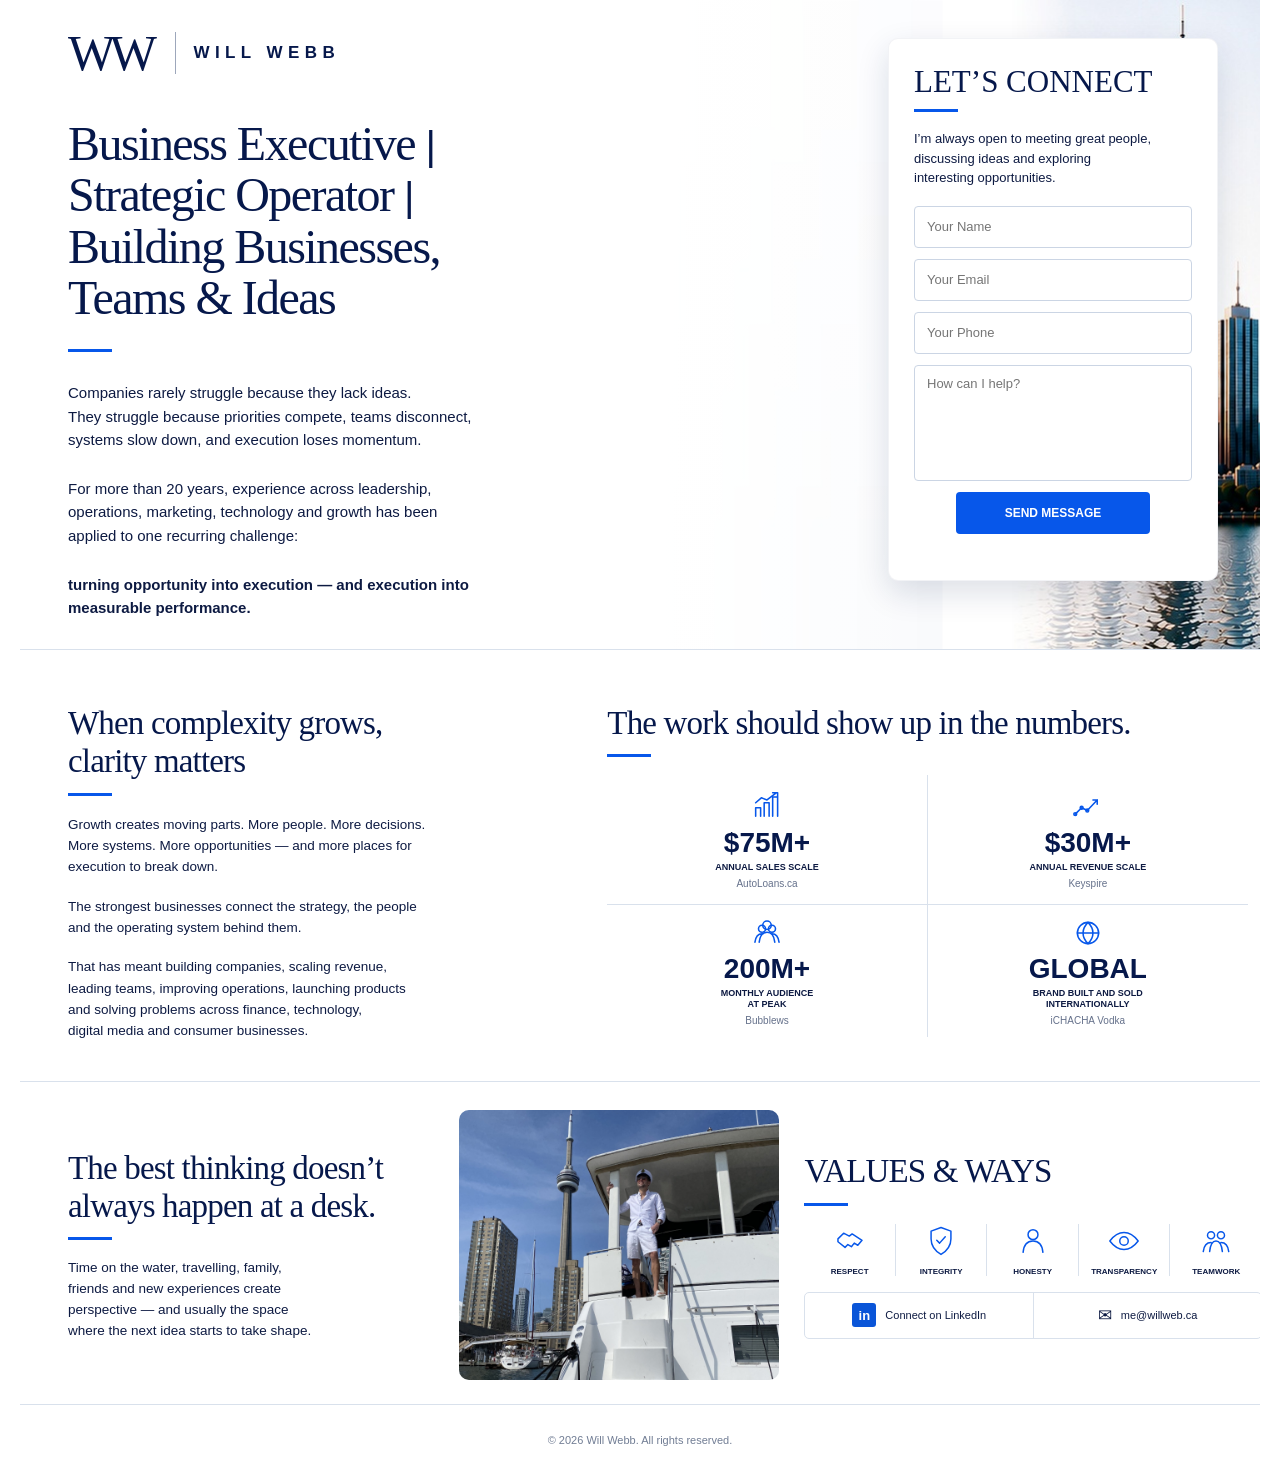
==== commit ee9c43c0: "Add files via upload" ====
--- a/index.html
+++ b/index.html
@@ -1,7 +1,7 @@
 <!doctype html><html lang="en"><head><meta charset="utf-8"><meta name="viewport" content="width=device-width,initial-scale=1"><title>Will Webb | Business Executive & Strategic Operator</title><meta name="description" content="Will Webb — Business Executive, Strategic Operator, building businesses, teams and ideas."><link rel="icon" href="favicon.svg" type="image/svg+xml"><link rel="stylesheet" href="styles.css"><style>
 :root{--navy:#06184b;--blue:#0757ea;--text:#0d1a42;--muted:#65718b;--line:#d9e1ec}
 *{box-sizing:border-box}html{background:#fff}body{margin:0;background:#fff;color:var(--text);font-family:Arial,Helvetica,sans-serif;-webkit-font-smoothing:antialiased}a{color:inherit}.site{max-width:1240px;margin:0 auto;background:#fff;overflow:hidden}h1,h2{font-family:Georgia,'Times New Roman',serif;font-weight:400;color:var(--navy);margin:0}.rule{width:44px;height:3px;background:var(--blue)}
-.hero{min-height:650px;position:relative;overflow:hidden;border-bottom:1px solid var(--line);background:#fff}.hero-photo{position:absolute;right:0;top:0;width:55%;height:100%;overflow:hidden;background:#eef4fb}.hero-photo img{position:absolute;inset:0;width:100%;height:100%;object-fit:contain;object-position:left center;display:block}.hero-photo:before{content:"";position:absolute;z-index:1;inset:0;background:linear-gradient(90deg,#fff 0%,rgba(255,255,255,.94) 10%,rgba(255,255,255,.48) 29%,rgba(255,255,255,0) 52%);pointer-events:none}.brand{position:absolute;z-index:4;left:48px;top:28px;display:flex;align-items:center;gap:17px}.ww{font:400 50px/1 Georgia,'Times New Roman',serif;letter-spacing:-.11em;padding-right:7px;color:var(--navy)}.brand-divider{width:1px;height:42px;background:#9da7bb}.brand-name{font-size:17px;letter-spacing:.32em;font-weight:700;white-space:nowrap;color:var(--navy)}
+.hero{min-height:650px;position:relative;overflow:hidden;border-bottom:1px solid var(--line);background:#fff}.hero-photo{position:absolute;right:0;top:0;width:55%;height:100%;overflow:hidden;background:#eef4fb}.hero-photo img{position:absolute;inset:0;width:100%;height:100%;object-fit:cover;object-position:58% center;display:block}.hero-photo:before{content:"";position:absolute;z-index:1;inset:0;background:linear-gradient(90deg,#fff 0%,rgba(255,255,255,.94) 10%,rgba(255,255,255,.48) 29%,rgba(255,255,255,0) 52%);pointer-events:none}.brand{position:absolute;z-index:4;left:48px;top:28px;display:flex;align-items:center;gap:17px}.ww{font:400 50px/1 Georgia,'Times New Roman',serif;letter-spacing:-.11em;padding-right:7px;color:var(--navy)}.brand-divider{width:1px;height:42px;background:#9da7bb}.brand-name{font-size:17px;letter-spacing:.32em;font-weight:700;white-space:nowrap;color:var(--navy)}
 .hero-copy{position:absolute;z-index:3;left:48px;top:118px;width:510px}.hero-copy h1{font-size:48px;line-height:1.07;letter-spacing:-.032em}.hero-copy h1 .pipe{font-family:Arial,Helvetica,sans-serif;font-size:.84em;font-weight:300}.hero-copy>.rule{margin:26px 0 29px}.hero-copy p{font-size:15px;line-height:1.55;margin:0 0 26px;max-width:500px}.hero-copy .emphasis{font-weight:700;margin-bottom:0}
 .contact{position:absolute;z-index:5;right:42px;top:38px;width:330px;padding:27px 25px 24px;background:#fff;border-radius:10px;box-shadow:0 12px 32px rgba(12,33,77,.14);border:1px solid rgba(7,24,76,.05)}.contact h2{font-size:31px;line-height:1}.contact>.rule{margin:12px 0 17px}.contact>p{font-size:13px;line-height:1.5;margin:0 0 18px}.contact form{display:flex;flex-direction:column;gap:11px}.contact input,.contact textarea{width:100%;border:1px solid #cbd5e4;border-radius:4px;background:#fff;color:var(--text);font:400 13px Arial,Helvetica,sans-serif;padding:10px 12px;outline:none}.contact input{height:42px}.contact textarea{height:116px;resize:none}.contact button{height:42px;width:70%;align-self:center;border:0;border-radius:4px;background:var(--blue);color:#fff;font-size:12px;font-weight:700;cursor:pointer}.status{min-height:11px;text-align:center;color:var(--muted);font-size:10px}
 .main-grid{display:grid;grid-template-columns:44% 56%;gap:36px;padding:54px 48px 22px;border-bottom:1px solid var(--line)}.story h2,.impact h2,.personal-copy h2,.values h2{font-size:33px;line-height:1.16;letter-spacing:-.025em}.story>.rule,.impact>.rule,.personal-copy>.rule,.values>.rule{margin:12px 0 18px}.story p{font-size:13.5px;line-height:1.58;margin:0 0 18px;max-width:460px}.impact{min-width:0}.metrics{display:grid;grid-template-columns:1fr 1fr;margin-top:4px}.metric{min-height:130px;text-align:center;display:flex;flex-direction:column;align-items:center;justify-content:center;padding:11px 8px}.metric:nth-child(1),.metric:nth-child(2){border-bottom:1px solid var(--line)}.metric:nth-child(odd){border-right:1px solid var(--line)}.metric svg{width:34px;height:34px;fill:none;stroke:var(--blue);stroke-width:2.2;stroke-linecap:round;stroke-linejoin:round;margin-bottom:5px}.metric strong{font-size:28px;line-height:1;color:var(--navy);margin-bottom:5px}.metric span{font-size:9px;line-height:1.2;font-weight:700}.metric em{font-style:normal;font-size:10px;color:var(--muted);margin-top:5px}
@@ -20,7 +20,7 @@
   .hero-copy>.rule{margin:20px 0 22px}
   .hero-copy p{font-size:15px;line-height:1.55;margin-bottom:20px;max-width:none}
   .hero-photo{order:3;width:calc(100% + 40px);height:260px;margin:20px -20px 0;background:#fff;overflow:hidden}
-  .hero-photo img{position:absolute;inset:0;width:100%;height:100%;object-fit:contain;object-position:center center}
+  .hero-photo img{position:absolute;inset:0;width:100%;height:100%;object-fit:cover;object-position:58% center}
   .hero-photo:before{background:linear-gradient(180deg,rgba(255,255,255,.15),rgba(255,255,255,0) 55%)}
   .contact{order:4;width:100%;max-width:none;margin:18px 0 0;padding:23px 20px 21px;box-shadow:0 8px 24px rgba(12,33,77,.11)}
   .contact h2{font-size:29px}.contact>p{font-size:14px}.contact input,.contact textarea{font-size:16px}.contact input{height:48px}.contact textarea{height:110px}.contact button{width:70%;height:46px;font-size:13px}
@@ -39,7 +39,7 @@
   .values-row{grid-template-columns:repeat(5,minmax(58px,1fr));overflow-x:auto}
 }
 </style></head><body><main class="site">
-<section class="hero"><div class="hero-photo"><img src="willwebb-cn-tower-locked-v1.jpg?v=20260901a" alt="Toronto skyline with the CN Tower"></div><header class="brand"><div class="ww">WW</div><span class="brand-divider"></span><span class="brand-name">WILL WEBB</span></header><div class="hero-copy"><h1>Business Executive <span class="pipe">|</span><br>Strategic Operator <span class="pipe">|</span><br>Building Businesses,<br>Teams &amp; Ideas</h1><div class="rule"></div><p>Companies rarely struggle because they lack ideas.<br>They struggle because priorities compete, teams disconnect,<br>systems slow down, and execution loses momentum.</p><p>For more than 20 years, experience across leadership,<br>operations, marketing, technology and growth has been<br>applied to one recurring challenge:</p><p class="emphasis">turning opportunity into execution — and execution into<br>measurable performance.</p></div><aside class="contact"><h2>LET’S CONNECT</h2><div class="rule"></div><p>I’m always open to meeting great people,<br>discussing ideas and exploring<br>interesting opportunities.</p><form id="contactForm"><input name="name" placeholder="Your Name" aria-label="Your Name" required><input name="email" type="email" placeholder="Your Email" aria-label="Your Email" required><input name="phone" placeholder="Your Phone" aria-label="Your Phone"><textarea name="message" placeholder="How can I help?" aria-label="How can I help?" required></textarea><button type="submit">SEND MESSAGE</button><div id="formStatus" class="status" aria-live="polite"></div></form></aside></section>
+<section class="hero"><div class="hero-photo"><img src="willwebb-cn-tower-landscape-v1.jpg?v=20260901b" alt="Toronto skyline with the CN Tower"></div><header class="brand"><div class="ww">WW</div><span class="brand-divider"></span><span class="brand-name">WILL WEBB</span></header><div class="hero-copy"><h1>Business Executive <span class="pipe">|</span><br>Strategic Operator <span class="pipe">|</span><br>Building Businesses,<br>Teams &amp; Ideas</h1><div class="rule"></div><p>Companies rarely struggle because they lack ideas.<br>They struggle because priorities compete, teams disconnect,<br>systems slow down, and execution loses momentum.</p><p>For more than 20 years, experience across leadership,<br>operations, marketing, technology and growth has been<br>applied to one recurring challenge:</p><p class="emphasis">turning opportunity into execution — and execution into<br>measurable performance.</p></div><aside class="contact"><h2>LET’S CONNECT</h2><div class="rule"></div><p>I’m always open to meeting great people,<br>discussing ideas and exploring<br>interesting opportunities.</p><form id="contactForm"><input name="name" placeholder="Your Name" aria-label="Your Name" required><input name="email" type="email" placeholder="Your Email" aria-label="Your Email" required><input name="phone" placeholder="Your Phone" aria-label="Your Phone"><textarea name="message" placeholder="How can I help?" aria-label="How can I help?" required></textarea><button type="submit">SEND MESSAGE</button><div id="formStatus" class="status" aria-live="polite"></div></form></aside></section>
 <section class="main-grid"><article class="story"><h2>When complexity grows,<br>clarity matters</h2><div class="rule"></div><p>Growth creates moving parts. More people. More decisions.<br>More systems. More opportunities — and more places for<br>execution to break down.</p><p>The strongest businesses connect the strategy, the people<br>and the operating system behind them.</p><p>That has meant building companies, scaling revenue,<br>leading teams, improving operations, launching products<br>and solving problems across finance, technology,<br>digital media and consumer businesses.</p></article><article class="impact"><h2>The work should show up in the numbers.</h2><div class="rule"></div><div class="metrics">
 <div class="metric"><svg width="34" height="34" viewBox="0 0 48 48"><path d="M8 37V25h7v12M20 37V18h7v19M32 37V10h7v27M8 18l8-7 8 3 13-10M32 4h7v7"/></svg><strong>$75M+</strong><span>ANNUAL SALES SCALE</span><em>AutoLoans.ca</em></div>
 <div class="metric"><svg width="34" height="34" viewBox="0 0 48 48"><path d="M6 34l9-9 8 4 14-15M31 14h6v6"/><circle cx="6" cy="34" r="2"/><circle cx="15" cy="25" r="2"/><circle cx="23" cy="29" r="2"/></svg><strong>$30M+</strong><span>ANNUAL REVENUE SCALE</span><em>Keyspire</em></div>
--- a/styles.css
+++ b/styles.css
@@ -1,7 +1,7 @@
 
 :root{--navy:#06184b;--blue:#0757ea;--text:#0d1a42;--muted:#65718b;--line:#d9e1ec}
 *{box-sizing:border-box}html{background:#fff}body{margin:0;background:#fff;color:var(--text);font-family:Arial,Helvetica,sans-serif;-webkit-font-smoothing:antialiased}a{color:inherit}.site{max-width:1240px;margin:0 auto;background:#fff;overflow:hidden}h1,h2{font-family:Georgia,'Times New Roman',serif;font-weight:400;color:var(--navy);margin:0}.rule{width:44px;height:3px;background:var(--blue)}
-.hero{min-height:650px;position:relative;overflow:hidden;border-bottom:1px solid var(--line);background:#fff}.hero-photo{position:absolute;right:0;top:0;width:55%;height:100%;overflow:hidden;background:#eef4fb}.hero-photo img{position:absolute;inset:0;width:100%;height:100%;object-fit:contain;object-position:left center;display:block}.hero-photo:before{content:"";position:absolute;z-index:1;inset:0;background:linear-gradient(90deg,#fff 0%,rgba(255,255,255,.94) 10%,rgba(255,255,255,.48) 29%,rgba(255,255,255,0) 52%);pointer-events:none}.brand{position:absolute;z-index:4;left:48px;top:28px;display:flex;align-items:center;gap:17px}.ww{font:400 50px/1 Georgia,'Times New Roman',serif;letter-spacing:-.11em;padding-right:7px;color:var(--navy)}.brand-divider{width:1px;height:42px;background:#9da7bb}.brand-name{font-size:17px;letter-spacing:.32em;font-weight:700;white-space:nowrap;color:var(--navy)}
+.hero{min-height:650px;position:relative;overflow:hidden;border-bottom:1px solid var(--line);background:#fff}.hero-photo{position:absolute;right:0;top:0;width:55%;height:100%;overflow:hidden;background:#eef4fb}.hero-photo img{position:absolute;inset:0;width:100%;height:100%;object-fit:cover;object-position:58% center;display:block}.hero-photo:before{content:"";position:absolute;z-index:1;inset:0;background:linear-gradient(90deg,#fff 0%,rgba(255,255,255,.94) 10%,rgba(255,255,255,.48) 29%,rgba(255,255,255,0) 52%);pointer-events:none}.brand{position:absolute;z-index:4;left:48px;top:28px;display:flex;align-items:center;gap:17px}.ww{font:400 50px/1 Georgia,'Times New Roman',serif;letter-spacing:-.11em;padding-right:7px;color:var(--navy)}.brand-divider{width:1px;height:42px;background:#9da7bb}.brand-name{font-size:17px;letter-spacing:.32em;font-weight:700;white-space:nowrap;color:var(--navy)}
 .hero-copy{position:absolute;z-index:3;left:48px;top:118px;width:510px}.hero-copy h1{font-size:48px;line-height:1.07;letter-spacing:-.032em}.hero-copy h1 .pipe{font-family:Arial,Helvetica,sans-serif;font-size:.84em;font-weight:300}.hero-copy>.rule{margin:26px 0 29px}.hero-copy p{font-size:15px;line-height:1.55;margin:0 0 26px;max-width:500px}.hero-copy .emphasis{font-weight:700;margin-bottom:0}
 .contact{position:absolute;z-index:5;right:42px;top:38px;width:330px;padding:27px 25px 24px;background:#fff;border-radius:10px;box-shadow:0 12px 32px rgba(12,33,77,.14);border:1px solid rgba(7,24,76,.05)}.contact h2{font-size:31px;line-height:1}.contact>.rule{margin:12px 0 17px}.contact>p{font-size:13px;line-height:1.5;margin:0 0 18px}.contact form{display:flex;flex-direction:column;gap:11px}.contact input,.contact textarea{width:100%;border:1px solid #cbd5e4;border-radius:4px;background:#fff;color:var(--text);font:400 13px Arial,Helvetica,sans-serif;padding:10px 12px;outline:none}.contact input{height:42px}.contact textarea{height:116px;resize:none}.contact button{height:42px;width:70%;align-self:center;border:0;border-radius:4px;background:var(--blue);color:#fff;font-size:12px;font-weight:700;cursor:pointer}.status{min-height:11px;text-align:center;color:var(--muted);font-size:10px}
 .main-grid{display:grid;grid-template-columns:44% 56%;gap:36px;padding:54px 48px 22px;border-bottom:1px solid var(--line)}.story h2,.impact h2,.personal-copy h2,.values h2{font-size:33px;line-height:1.16;letter-spacing:-.025em}.story>.rule,.impact>.rule,.personal-copy>.rule,.values>.rule{margin:12px 0 18px}.story p{font-size:13.5px;line-height:1.58;margin:0 0 18px;max-width:460px}.impact{min-width:0}.metrics{display:grid;grid-template-columns:1fr 1fr;margin-top:4px}.metric{min-height:130px;text-align:center;display:flex;flex-direction:column;align-items:center;justify-content:center;padding:11px 8px}.metric:nth-child(1),.metric:nth-child(2){border-bottom:1px solid var(--line)}.metric:nth-child(odd){border-right:1px solid var(--line)}.metric svg{width:34px;height:34px;fill:none;stroke:var(--blue);stroke-width:2.2;stroke-linecap:round;stroke-linejoin:round;margin-bottom:5px}.metric strong{font-size:28px;line-height:1;color:var(--navy);margin-bottom:5px}.metric span{font-size:9px;line-height:1.2;font-weight:700}.metric em{font-style:normal;font-size:10px;color:var(--muted);margin-top:5px}
@@ -20,7 +20,7 @@
   .hero-copy>.rule{margin:20px 0 22px}
   .hero-copy p{font-size:15px;line-height:1.55;margin-bottom:20px;max-width:none}
   .hero-photo{order:3;width:calc(100% + 40px);height:260px;margin:20px -20px 0;background:#fff;overflow:hidden}
-  .hero-photo img{position:absolute;inset:0;width:100%;height:100%;object-fit:contain;object-position:center center}
+  .hero-photo img{position:absolute;inset:0;width:100%;height:100%;object-fit:cover;object-position:58% center}
   .hero-photo:before{background:linear-gradient(180deg,rgba(255,255,255,.15),rgba(255,255,255,0) 55%)}
   .contact{order:4;width:100%;max-width:none;margin:18px 0 0;padding:23px 20px 21px;box-shadow:0 8px 24px rgba(12,33,77,.11)}
   .contact h2{font-size:29px}.contact>p{font-size:14px}.contact input,.contact textarea{font-size:16px}.contact input{height:48px}.contact textarea{height:110px}.contact button{width:70%;height:46px;font-size:13px}
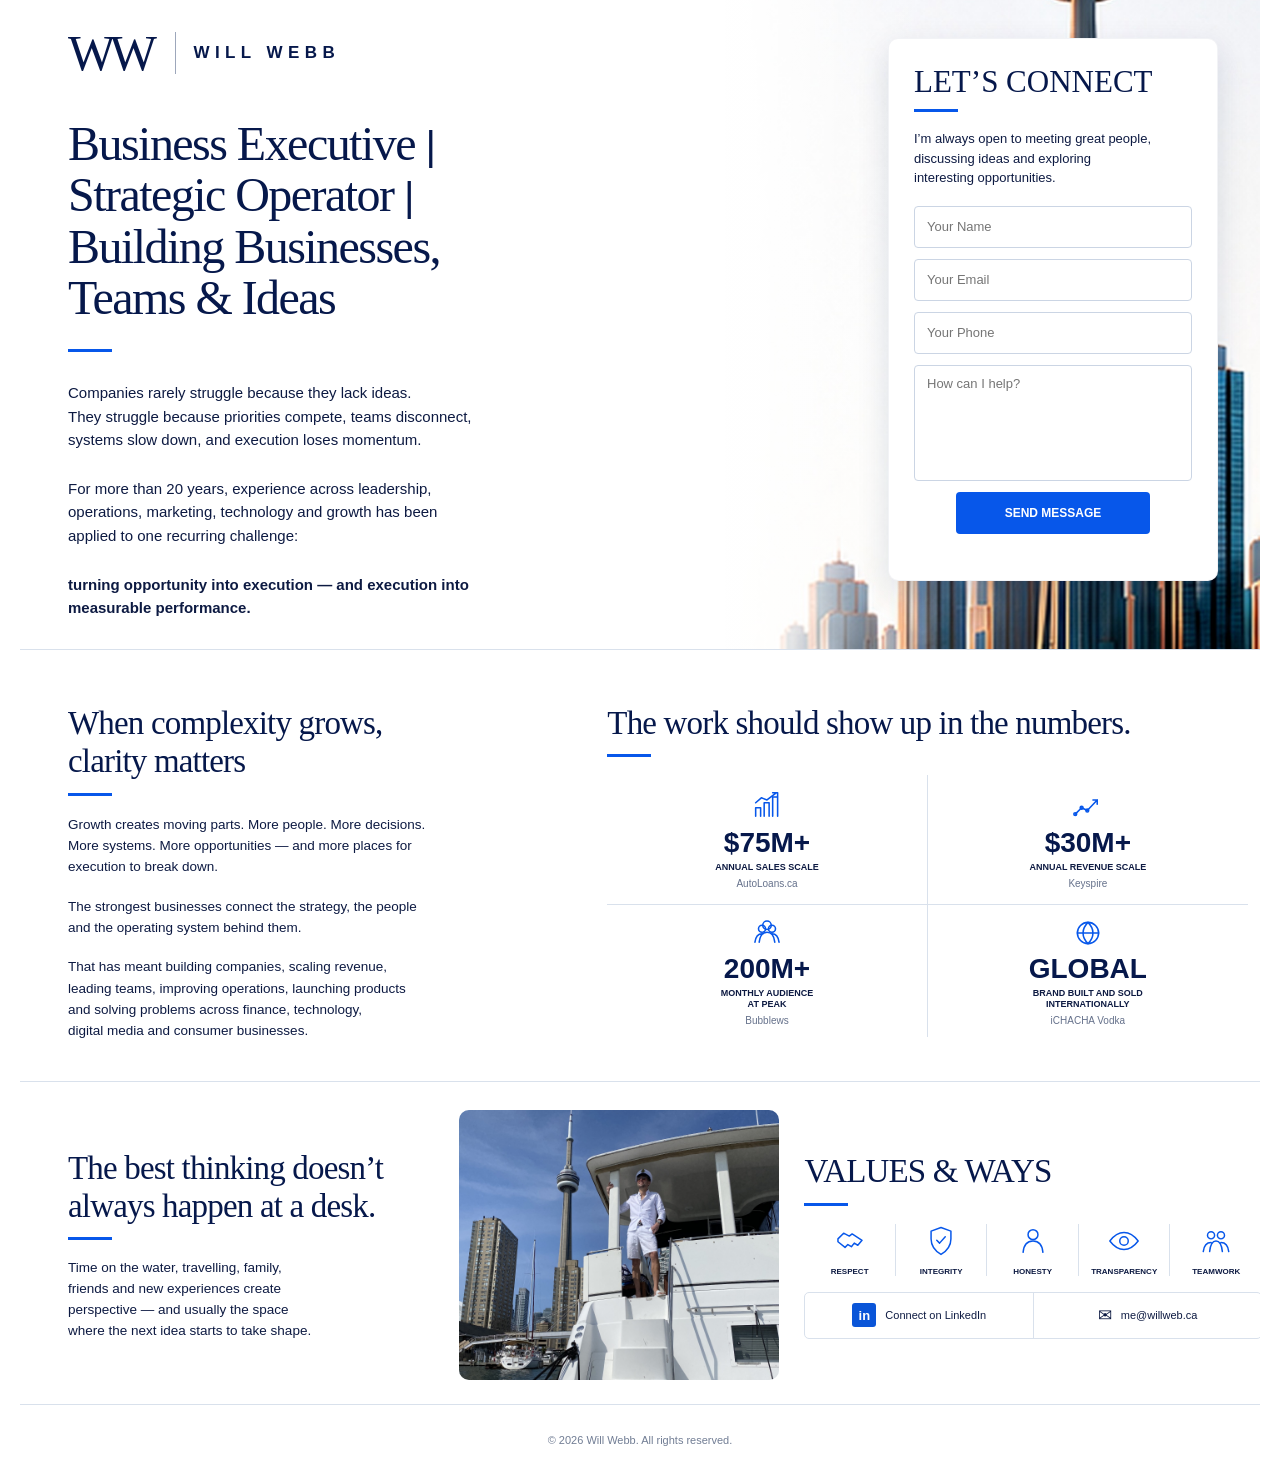
==== commit 2d631a64: "Add files via upload" ====
--- a/index.html
+++ b/index.html
@@ -1,45 +1,16 @@
 <!doctype html><html lang="en"><head><meta charset="utf-8"><meta name="viewport" content="width=device-width,initial-scale=1"><title>Will Webb | Business Executive & Strategic Operator</title><meta name="description" content="Will Webb — Business Executive, Strategic Operator, building businesses, teams and ideas."><link rel="icon" href="favicon.svg" type="image/svg+xml"><link rel="stylesheet" href="styles.css"><style>
 :root{--navy:#06184b;--blue:#0757ea;--text:#0d1a42;--muted:#65718b;--line:#d9e1ec}
 *{box-sizing:border-box}html{background:#fff}body{margin:0;background:#fff;color:var(--text);font-family:Arial,Helvetica,sans-serif;-webkit-font-smoothing:antialiased}a{color:inherit}.site{max-width:1240px;margin:0 auto;background:#fff;overflow:hidden}h1,h2{font-family:Georgia,'Times New Roman',serif;font-weight:400;color:var(--navy);margin:0}.rule{width:44px;height:3px;background:var(--blue)}
-.hero{min-height:650px;position:relative;overflow:hidden;border-bottom:1px solid var(--line);background:#fff}.hero-photo{position:absolute;right:0;top:0;width:55%;height:100%;overflow:hidden;background:#eef4fb}.hero-photo img{position:absolute;inset:0;width:100%;height:100%;object-fit:cover;object-position:58% center;display:block}.hero-photo:before{content:"";position:absolute;z-index:1;inset:0;background:linear-gradient(90deg,#fff 0%,rgba(255,255,255,.94) 10%,rgba(255,255,255,.48) 29%,rgba(255,255,255,0) 52%);pointer-events:none}.brand{position:absolute;z-index:4;left:48px;top:28px;display:flex;align-items:center;gap:17px}.ww{font:400 50px/1 Georgia,'Times New Roman',serif;letter-spacing:-.11em;padding-right:7px;color:var(--navy)}.brand-divider{width:1px;height:42px;background:#9da7bb}.brand-name{font-size:17px;letter-spacing:.32em;font-weight:700;white-space:nowrap;color:var(--navy)}
+.hero{min-height:650px;position:relative;overflow:hidden;border-bottom:1px solid var(--line);background:#fff}.hero-photo{position:absolute;right:0;top:0;width:55%;height:100%;overflow:hidden;background:#eef4fb}.hero-photo img{position:absolute;width:100%;height:100%;object-fit:cover;object-position:57% 42%;display:block}.hero-photo:before{content:"";position:absolute;z-index:1;inset:0;background:linear-gradient(90deg,#fff 0%,rgba(255,255,255,.94) 10%,rgba(255,255,255,.48) 29%,rgba(255,255,255,0) 52%);pointer-events:none}.brand{position:absolute;z-index:4;left:48px;top:28px;display:flex;align-items:center;gap:17px}.ww{font:400 50px/1 Georgia,'Times New Roman',serif;letter-spacing:-.11em;padding-right:7px;color:var(--navy)}.brand-divider{width:1px;height:42px;background:#9da7bb}.brand-name{font-size:17px;letter-spacing:.32em;font-weight:700;white-space:nowrap;color:var(--navy)}
 .hero-copy{position:absolute;z-index:3;left:48px;top:118px;width:510px}.hero-copy h1{font-size:48px;line-height:1.07;letter-spacing:-.032em}.hero-copy h1 .pipe{font-family:Arial,Helvetica,sans-serif;font-size:.84em;font-weight:300}.hero-copy>.rule{margin:26px 0 29px}.hero-copy p{font-size:15px;line-height:1.55;margin:0 0 26px;max-width:500px}.hero-copy .emphasis{font-weight:700;margin-bottom:0}
 .contact{position:absolute;z-index:5;right:42px;top:38px;width:330px;padding:27px 25px 24px;background:#fff;border-radius:10px;box-shadow:0 12px 32px rgba(12,33,77,.14);border:1px solid rgba(7,24,76,.05)}.contact h2{font-size:31px;line-height:1}.contact>.rule{margin:12px 0 17px}.contact>p{font-size:13px;line-height:1.5;margin:0 0 18px}.contact form{display:flex;flex-direction:column;gap:11px}.contact input,.contact textarea{width:100%;border:1px solid #cbd5e4;border-radius:4px;background:#fff;color:var(--text);font:400 13px Arial,Helvetica,sans-serif;padding:10px 12px;outline:none}.contact input{height:42px}.contact textarea{height:116px;resize:none}.contact button{height:42px;width:70%;align-self:center;border:0;border-radius:4px;background:var(--blue);color:#fff;font-size:12px;font-weight:700;cursor:pointer}.status{min-height:11px;text-align:center;color:var(--muted);font-size:10px}
 .main-grid{display:grid;grid-template-columns:44% 56%;gap:36px;padding:54px 48px 22px;border-bottom:1px solid var(--line)}.story h2,.impact h2,.personal-copy h2,.values h2{font-size:33px;line-height:1.16;letter-spacing:-.025em}.story>.rule,.impact>.rule,.personal-copy>.rule,.values>.rule{margin:12px 0 18px}.story p{font-size:13.5px;line-height:1.58;margin:0 0 18px;max-width:460px}.impact{min-width:0}.metrics{display:grid;grid-template-columns:1fr 1fr;margin-top:4px}.metric{min-height:130px;text-align:center;display:flex;flex-direction:column;align-items:center;justify-content:center;padding:11px 8px}.metric:nth-child(1),.metric:nth-child(2){border-bottom:1px solid var(--line)}.metric:nth-child(odd){border-right:1px solid var(--line)}.metric svg{width:34px;height:34px;fill:none;stroke:var(--blue);stroke-width:2.2;stroke-linecap:round;stroke-linejoin:round;margin-bottom:5px}.metric strong{font-size:28px;line-height:1;color:var(--navy);margin-bottom:5px}.metric span{font-size:9px;line-height:1.2;font-weight:700}.metric em{font-style:normal;font-size:10px;color:var(--muted);margin-top:5px}
 .personal{display:grid;grid-template-columns:32% 28% 40%;gap:25px;padding:28px 48px 24px;align-items:center;border-bottom:1px solid var(--line)}.personal-copy p{font-size:13.5px;line-height:1.55;margin:0}.photo{margin:0;height:270px;border-radius:10px;overflow:hidden;background:#eef2f6}.photo img{display:block;width:100%;height:100%;object-fit:cover;object-position:center 32%;border:0}.values{min-width:0}.values-row{display:grid;grid-template-columns:repeat(5,1fr);margin-top:4px}.value{text-align:center;padding:0 5px;border-right:1px solid var(--line)}.value:last-child{border-right:0}.value svg{width:34px;height:34px;fill:none;stroke:var(--blue);stroke-width:2.1;stroke-linecap:round;stroke-linejoin:round}.value span{display:block;font-size:8px;font-weight:700;margin-top:5px}.links{display:grid;grid-template-columns:1fr 1fr;border:1px solid var(--line);border-radius:5px;overflow:hidden;margin-top:16px}.links a{min-height:45px;display:flex;align-items:center;justify-content:center;gap:9px;text-decoration:none;font-size:11px}.links a+a{border-left:1px solid var(--line)}.linkedin{width:24px;height:24px;border-radius:3px;display:grid;place-items:center;background:#0a55d8;color:white;font-weight:700;font-size:13px}.mailicon{font-size:17px}
 footer{height:70px;display:flex;align-items:center;justify-content:center;color:#717d94;font-size:11px}
-
-@media(max-width:767px){
-  body{overflow-x:hidden}
-  .site{width:100%;max-width:none;overflow:hidden}
-  .hero{display:flex;flex-direction:column;min-height:0;padding:22px 20px 28px;overflow:hidden}
-  .brand,.hero-copy,.contact,.hero-photo{position:relative;left:auto;right:auto;top:auto}
-  .brand{order:1;margin:0 0 22px;gap:12px}
-  .ww{font-size:42px}.brand-divider{height:35px}.brand-name{font-size:14px;letter-spacing:.25em}
-  .hero-copy{order:2;width:100%;max-width:none}
-  .hero-copy h1{font-size:36px;line-height:1.06}
-  .hero-copy>.rule{margin:20px 0 22px}
-  .hero-copy p{font-size:15px;line-height:1.55;margin-bottom:20px;max-width:none}
-  .hero-photo{order:3;width:calc(100% + 40px);height:260px;margin:20px -20px 0;background:#fff;overflow:hidden}
-  .hero-photo img{position:absolute;inset:0;width:100%;height:100%;object-fit:cover;object-position:58% center}
-  .hero-photo:before{background:linear-gradient(180deg,rgba(255,255,255,.15),rgba(255,255,255,0) 55%)}
-  .contact{order:4;width:100%;max-width:none;margin:18px 0 0;padding:23px 20px 21px;box-shadow:0 8px 24px rgba(12,33,77,.11)}
-  .contact h2{font-size:29px}.contact>p{font-size:14px}.contact input,.contact textarea{font-size:16px}.contact input{height:48px}.contact textarea{height:110px}.contact button{width:70%;height:46px;font-size:13px}
-  .main-grid{grid-template-columns:1fr;gap:28px;padding:34px 20px 26px}
-  .story h2,.impact h2,.personal-copy h2,.values h2{font-size:31px}
-  .story p,.personal-copy p{font-size:15px;line-height:1.55;max-width:none}
-  .metrics{grid-template-columns:1fr 1fr}.metric{min-height:125px}.metric strong{font-size:27px}.metric span{font-size:9px}.metric em{font-size:10px}
-  .personal{grid-template-columns:1fr;padding:30px 20px 24px;gap:26px}
-  .photo{height:auto;aspect-ratio:4/3}.photo img{object-position:center 28%}
-  .values-row{grid-template-columns:repeat(5,1fr);overflow:visible}.value{padding:0 2px}.value svg{width:30px;height:30px}.value span{font-size:7px}
-  .links{grid-template-columns:1fr}.links a+a{border-left:0;border-top:1px solid var(--line)}
-  footer{height:58px;font-size:10px}
-}
-@media(max-width:390px){
-  .hero-copy h1{font-size:32px}.story h2,.impact h2,.personal-copy h2,.values h2{font-size:28px}
-  .values-row{grid-template-columns:repeat(5,minmax(58px,1fr));overflow-x:auto}
-}
+@media(max-width:900px){.site{width:100%}.hero{min-height:0;padding:24px 5% 36px}.hero-photo{opacity:.25;width:100%}.hero-photo:before{background:linear-gradient(90deg,#fff 0%,rgba(255,255,255,.88) 65%,rgba(255,255,255,.45) 100%)}.brand,.hero-copy,.contact{position:relative;left:auto;right:auto;top:auto}.brand{margin-bottom:28px}.hero-copy{width:100%;max-width:620px}.hero-copy h1{font-size:40px}.contact{width:100%;max-width:390px;margin-top:28px}.main-grid{grid-template-columns:1fr;padding:30px 5%;gap:12px}.impact{margin-top:15px}.personal{grid-template-columns:1fr 1fr;padding:28px 5%;gap:24px}.values{grid-column:1/-1}.photo{height:300px}}
+@media(max-width:600px){.brand-name{font-size:14px}.hero-copy h1{font-size:34px}.hero-copy p{font-size:14px}.story h2,.impact h2,.personal-copy h2,.values h2{font-size:28px}.personal{grid-template-columns:1fr}.photo{height:360px}.values-row{overflow-x:auto;grid-template-columns:repeat(5,minmax(74px,1fr))}.links{grid-template-columns:1fr}.links a+a{border-left:0;border-top:1px solid var(--line)}}
 </style></head><body><main class="site">
-<section class="hero"><div class="hero-photo"><img src="willwebb-cn-tower-landscape-v1.jpg?v=20260901b" alt="Toronto skyline with the CN Tower"></div><header class="brand"><div class="ww">WW</div><span class="brand-divider"></span><span class="brand-name">WILL WEBB</span></header><div class="hero-copy"><h1>Business Executive <span class="pipe">|</span><br>Strategic Operator <span class="pipe">|</span><br>Building Businesses,<br>Teams &amp; Ideas</h1><div class="rule"></div><p>Companies rarely struggle because they lack ideas.<br>They struggle because priorities compete, teams disconnect,<br>systems slow down, and execution loses momentum.</p><p>For more than 20 years, experience across leadership,<br>operations, marketing, technology and growth has been<br>applied to one recurring challenge:</p><p class="emphasis">turning opportunity into execution — and execution into<br>measurable performance.</p></div><aside class="contact"><h2>LET’S CONNECT</h2><div class="rule"></div><p>I’m always open to meeting great people,<br>discussing ideas and exploring<br>interesting opportunities.</p><form id="contactForm"><input name="name" placeholder="Your Name" aria-label="Your Name" required><input name="email" type="email" placeholder="Your Email" aria-label="Your Email" required><input name="phone" placeholder="Your Phone" aria-label="Your Phone"><textarea name="message" placeholder="How can I help?" aria-label="How can I help?" required></textarea><button type="submit">SEND MESSAGE</button><div id="formStatus" class="status" aria-live="polite"></div></form></aside></section>
+<section class="hero"><div class="hero-photo"><img src="toronto-skyline.jpg" alt="Toronto skyline with the CN Tower"></div><header class="brand"><div class="ww">WW</div><span class="brand-divider"></span><span class="brand-name">WILL WEBB</span></header><div class="hero-copy"><h1>Business Executive <span class="pipe">|</span><br>Strategic Operator <span class="pipe">|</span><br>Building Businesses,<br>Teams &amp; Ideas</h1><div class="rule"></div><p>Companies rarely struggle because they lack ideas.<br>They struggle because priorities compete, teams disconnect,<br>systems slow down, and execution loses momentum.</p><p>For more than 20 years, experience across leadership,<br>operations, marketing, technology and growth has been<br>applied to one recurring challenge:</p><p class="emphasis">turning opportunity into execution — and execution into<br>measurable performance.</p></div><aside class="contact"><h2>LET’S CONNECT</h2><div class="rule"></div><p>I’m always open to meeting great people,<br>discussing ideas and exploring<br>interesting opportunities.</p><form id="contactForm"><input name="name" placeholder="Your Name" aria-label="Your Name" required><input name="email" type="email" placeholder="Your Email" aria-label="Your Email" required><input name="phone" placeholder="Your Phone" aria-label="Your Phone"><textarea name="message" placeholder="How can I help?" aria-label="How can I help?" required></textarea><button type="submit">SEND MESSAGE</button><div id="formStatus" class="status" aria-live="polite"></div></form></aside></section>
 <section class="main-grid"><article class="story"><h2>When complexity grows,<br>clarity matters</h2><div class="rule"></div><p>Growth creates moving parts. More people. More decisions.<br>More systems. More opportunities — and more places for<br>execution to break down.</p><p>The strongest businesses connect the strategy, the people<br>and the operating system behind them.</p><p>That has meant building companies, scaling revenue,<br>leading teams, improving operations, launching products<br>and solving problems across finance, technology,<br>digital media and consumer businesses.</p></article><article class="impact"><h2>The work should show up in the numbers.</h2><div class="rule"></div><div class="metrics">
 <div class="metric"><svg width="34" height="34" viewBox="0 0 48 48"><path d="M8 37V25h7v12M20 37V18h7v19M32 37V10h7v27M8 18l8-7 8 3 13-10M32 4h7v7"/></svg><strong>$75M+</strong><span>ANNUAL SALES SCALE</span><em>AutoLoans.ca</em></div>
 <div class="metric"><svg width="34" height="34" viewBox="0 0 48 48"><path d="M6 34l9-9 8 4 14-15M31 14h6v6"/><circle cx="6" cy="34" r="2"/><circle cx="15" cy="25" r="2"/><circle cx="23" cy="29" r="2"/></svg><strong>$30M+</strong><span>ANNUAL REVENUE SCALE</span><em>Keyspire</em></div>
--- a/styles.css
+++ b/styles.css
@@ -1,40 +1,10 @@
-
 :root{--navy:#06184b;--blue:#0757ea;--text:#0d1a42;--muted:#65718b;--line:#d9e1ec}
 *{box-sizing:border-box}html{background:#fff}body{margin:0;background:#fff;color:var(--text);font-family:Arial,Helvetica,sans-serif;-webkit-font-smoothing:antialiased}a{color:inherit}.site{max-width:1240px;margin:0 auto;background:#fff;overflow:hidden}h1,h2{font-family:Georgia,'Times New Roman',serif;font-weight:400;color:var(--navy);margin:0}.rule{width:44px;height:3px;background:var(--blue)}
-.hero{min-height:650px;position:relative;overflow:hidden;border-bottom:1px solid var(--line);background:#fff}.hero-photo{position:absolute;right:0;top:0;width:55%;height:100%;overflow:hidden;background:#eef4fb}.hero-photo img{position:absolute;inset:0;width:100%;height:100%;object-fit:cover;object-position:58% center;display:block}.hero-photo:before{content:"";position:absolute;z-index:1;inset:0;background:linear-gradient(90deg,#fff 0%,rgba(255,255,255,.94) 10%,rgba(255,255,255,.48) 29%,rgba(255,255,255,0) 52%);pointer-events:none}.brand{position:absolute;z-index:4;left:48px;top:28px;display:flex;align-items:center;gap:17px}.ww{font:400 50px/1 Georgia,'Times New Roman',serif;letter-spacing:-.11em;padding-right:7px;color:var(--navy)}.brand-divider{width:1px;height:42px;background:#9da7bb}.brand-name{font-size:17px;letter-spacing:.32em;font-weight:700;white-space:nowrap;color:var(--navy)}
+.hero{min-height:650px;position:relative;overflow:hidden;border-bottom:1px solid var(--line);background:#fff}.hero-photo{position:absolute;right:0;top:0;width:55%;height:100%;overflow:hidden;background:#eef4fb}.hero-photo img{position:absolute;width:100%;height:100%;object-fit:cover;object-position:57% 42%;display:block}.hero-photo:before{content:"";position:absolute;z-index:1;inset:0;background:linear-gradient(90deg,#fff 0%,rgba(255,255,255,.94) 10%,rgba(255,255,255,.48) 29%,rgba(255,255,255,0) 52%);pointer-events:none}.brand{position:absolute;z-index:4;left:48px;top:28px;display:flex;align-items:center;gap:17px}.ww{font:400 50px/1 Georgia,'Times New Roman',serif;letter-spacing:-.11em;padding-right:7px;color:var(--navy)}.brand-divider{width:1px;height:42px;background:#9da7bb}.brand-name{font-size:17px;letter-spacing:.32em;font-weight:700;white-space:nowrap;color:var(--navy)}
 .hero-copy{position:absolute;z-index:3;left:48px;top:118px;width:510px}.hero-copy h1{font-size:48px;line-height:1.07;letter-spacing:-.032em}.hero-copy h1 .pipe{font-family:Arial,Helvetica,sans-serif;font-size:.84em;font-weight:300}.hero-copy>.rule{margin:26px 0 29px}.hero-copy p{font-size:15px;line-height:1.55;margin:0 0 26px;max-width:500px}.hero-copy .emphasis{font-weight:700;margin-bottom:0}
 .contact{position:absolute;z-index:5;right:42px;top:38px;width:330px;padding:27px 25px 24px;background:#fff;border-radius:10px;box-shadow:0 12px 32px rgba(12,33,77,.14);border:1px solid rgba(7,24,76,.05)}.contact h2{font-size:31px;line-height:1}.contact>.rule{margin:12px 0 17px}.contact>p{font-size:13px;line-height:1.5;margin:0 0 18px}.contact form{display:flex;flex-direction:column;gap:11px}.contact input,.contact textarea{width:100%;border:1px solid #cbd5e4;border-radius:4px;background:#fff;color:var(--text);font:400 13px Arial,Helvetica,sans-serif;padding:10px 12px;outline:none}.contact input{height:42px}.contact textarea{height:116px;resize:none}.contact button{height:42px;width:70%;align-self:center;border:0;border-radius:4px;background:var(--blue);color:#fff;font-size:12px;font-weight:700;cursor:pointer}.status{min-height:11px;text-align:center;color:var(--muted);font-size:10px}
 .main-grid{display:grid;grid-template-columns:44% 56%;gap:36px;padding:54px 48px 22px;border-bottom:1px solid var(--line)}.story h2,.impact h2,.personal-copy h2,.values h2{font-size:33px;line-height:1.16;letter-spacing:-.025em}.story>.rule,.impact>.rule,.personal-copy>.rule,.values>.rule{margin:12px 0 18px}.story p{font-size:13.5px;line-height:1.58;margin:0 0 18px;max-width:460px}.impact{min-width:0}.metrics{display:grid;grid-template-columns:1fr 1fr;margin-top:4px}.metric{min-height:130px;text-align:center;display:flex;flex-direction:column;align-items:center;justify-content:center;padding:11px 8px}.metric:nth-child(1),.metric:nth-child(2){border-bottom:1px solid var(--line)}.metric:nth-child(odd){border-right:1px solid var(--line)}.metric svg{width:34px;height:34px;fill:none;stroke:var(--blue);stroke-width:2.2;stroke-linecap:round;stroke-linejoin:round;margin-bottom:5px}.metric strong{font-size:28px;line-height:1;color:var(--navy);margin-bottom:5px}.metric span{font-size:9px;line-height:1.2;font-weight:700}.metric em{font-style:normal;font-size:10px;color:var(--muted);margin-top:5px}
 .personal{display:grid;grid-template-columns:32% 28% 40%;gap:25px;padding:28px 48px 24px;align-items:center;border-bottom:1px solid var(--line)}.personal-copy p{font-size:13.5px;line-height:1.55;margin:0}.photo{margin:0;height:270px;border-radius:10px;overflow:hidden;background:#eef2f6}.photo img{display:block;width:100%;height:100%;object-fit:cover;object-position:center 32%;border:0}.values{min-width:0}.values-row{display:grid;grid-template-columns:repeat(5,1fr);margin-top:4px}.value{text-align:center;padding:0 5px;border-right:1px solid var(--line)}.value:last-child{border-right:0}.value svg{width:34px;height:34px;fill:none;stroke:var(--blue);stroke-width:2.1;stroke-linecap:round;stroke-linejoin:round}.value span{display:block;font-size:8px;font-weight:700;margin-top:5px}.links{display:grid;grid-template-columns:1fr 1fr;border:1px solid var(--line);border-radius:5px;overflow:hidden;margin-top:16px}.links a{min-height:45px;display:flex;align-items:center;justify-content:center;gap:9px;text-decoration:none;font-size:11px}.links a+a{border-left:1px solid var(--line)}.linkedin{width:24px;height:24px;border-radius:3px;display:grid;place-items:center;background:#0a55d8;color:white;font-weight:700;font-size:13px}.mailicon{font-size:17px}
 footer{height:70px;display:flex;align-items:center;justify-content:center;color:#717d94;font-size:11px}
-
-@media(max-width:767px){
-  body{overflow-x:hidden}
-  .site{width:100%;max-width:none;overflow:hidden}
-  .hero{display:flex;flex-direction:column;min-height:0;padding:22px 20px 28px;overflow:hidden}
-  .brand,.hero-copy,.contact,.hero-photo{position:relative;left:auto;right:auto;top:auto}
-  .brand{order:1;margin:0 0 22px;gap:12px}
-  .ww{font-size:42px}.brand-divider{height:35px}.brand-name{font-size:14px;letter-spacing:.25em}
-  .hero-copy{order:2;width:100%;max-width:none}
-  .hero-copy h1{font-size:36px;line-height:1.06}
-  .hero-copy>.rule{margin:20px 0 22px}
-  .hero-copy p{font-size:15px;line-height:1.55;margin-bottom:20px;max-width:none}
-  .hero-photo{order:3;width:calc(100% + 40px);height:260px;margin:20px -20px 0;background:#fff;overflow:hidden}
-  .hero-photo img{position:absolute;inset:0;width:100%;height:100%;object-fit:cover;object-position:58% center}
-  .hero-photo:before{background:linear-gradient(180deg,rgba(255,255,255,.15),rgba(255,255,255,0) 55%)}
-  .contact{order:4;width:100%;max-width:none;margin:18px 0 0;padding:23px 20px 21px;box-shadow:0 8px 24px rgba(12,33,77,.11)}
-  .contact h2{font-size:29px}.contact>p{font-size:14px}.contact input,.contact textarea{font-size:16px}.contact input{height:48px}.contact textarea{height:110px}.contact button{width:70%;height:46px;font-size:13px}
-  .main-grid{grid-template-columns:1fr;gap:28px;padding:34px 20px 26px}
-  .story h2,.impact h2,.personal-copy h2,.values h2{font-size:31px}
-  .story p,.personal-copy p{font-size:15px;line-height:1.55;max-width:none}
-  .metrics{grid-template-columns:1fr 1fr}.metric{min-height:125px}.metric strong{font-size:27px}.metric span{font-size:9px}.metric em{font-size:10px}
-  .personal{grid-template-columns:1fr;padding:30px 20px 24px;gap:26px}
-  .photo{height:auto;aspect-ratio:4/3}.photo img{object-position:center 28%}
-  .values-row{grid-template-columns:repeat(5,1fr);overflow:visible}.value{padding:0 2px}.value svg{width:30px;height:30px}.value span{font-size:7px}
-  .links{grid-template-columns:1fr}.links a+a{border-left:0;border-top:1px solid var(--line)}
-  footer{height:58px;font-size:10px}
-}
-@media(max-width:390px){
-  .hero-copy h1{font-size:32px}.story h2,.impact h2,.personal-copy h2,.values h2{font-size:28px}
-  .values-row{grid-template-columns:repeat(5,minmax(58px,1fr));overflow-x:auto}
-}
+@media(max-width:900px){.site{width:100%}.hero{min-height:0;padding:24px 5% 36px}.hero-photo{opacity:.25;width:100%}.hero-photo:before{background:linear-gradient(90deg,#fff 0%,rgba(255,255,255,.88) 65%,rgba(255,255,255,.45) 100%)}.brand,.hero-copy,.contact{position:relative;left:auto;right:auto;top:auto}.brand{margin-bottom:28px}.hero-copy{width:100%;max-width:620px}.hero-copy h1{font-size:40px}.contact{width:100%;max-width:390px;margin-top:28px}.main-grid{grid-template-columns:1fr;padding:30px 5%;gap:12px}.impact{margin-top:15px}.personal{grid-template-columns:1fr 1fr;padding:28px 5%;gap:24px}.values{grid-column:1/-1}.photo{height:300px}}
+@media(max-width:600px){.brand-name{font-size:14px}.hero-copy h1{font-size:34px}.hero-copy p{font-size:14px}.story h2,.impact h2,.personal-copy h2,.values h2{font-size:28px}.personal{grid-template-columns:1fr}.photo{height:360px}.values-row{overflow-x:auto;grid-template-columns:repeat(5,minmax(74px,1fr))}.links{grid-template-columns:1fr}.links a+a{border-left:0;border-top:1px solid var(--line)}}
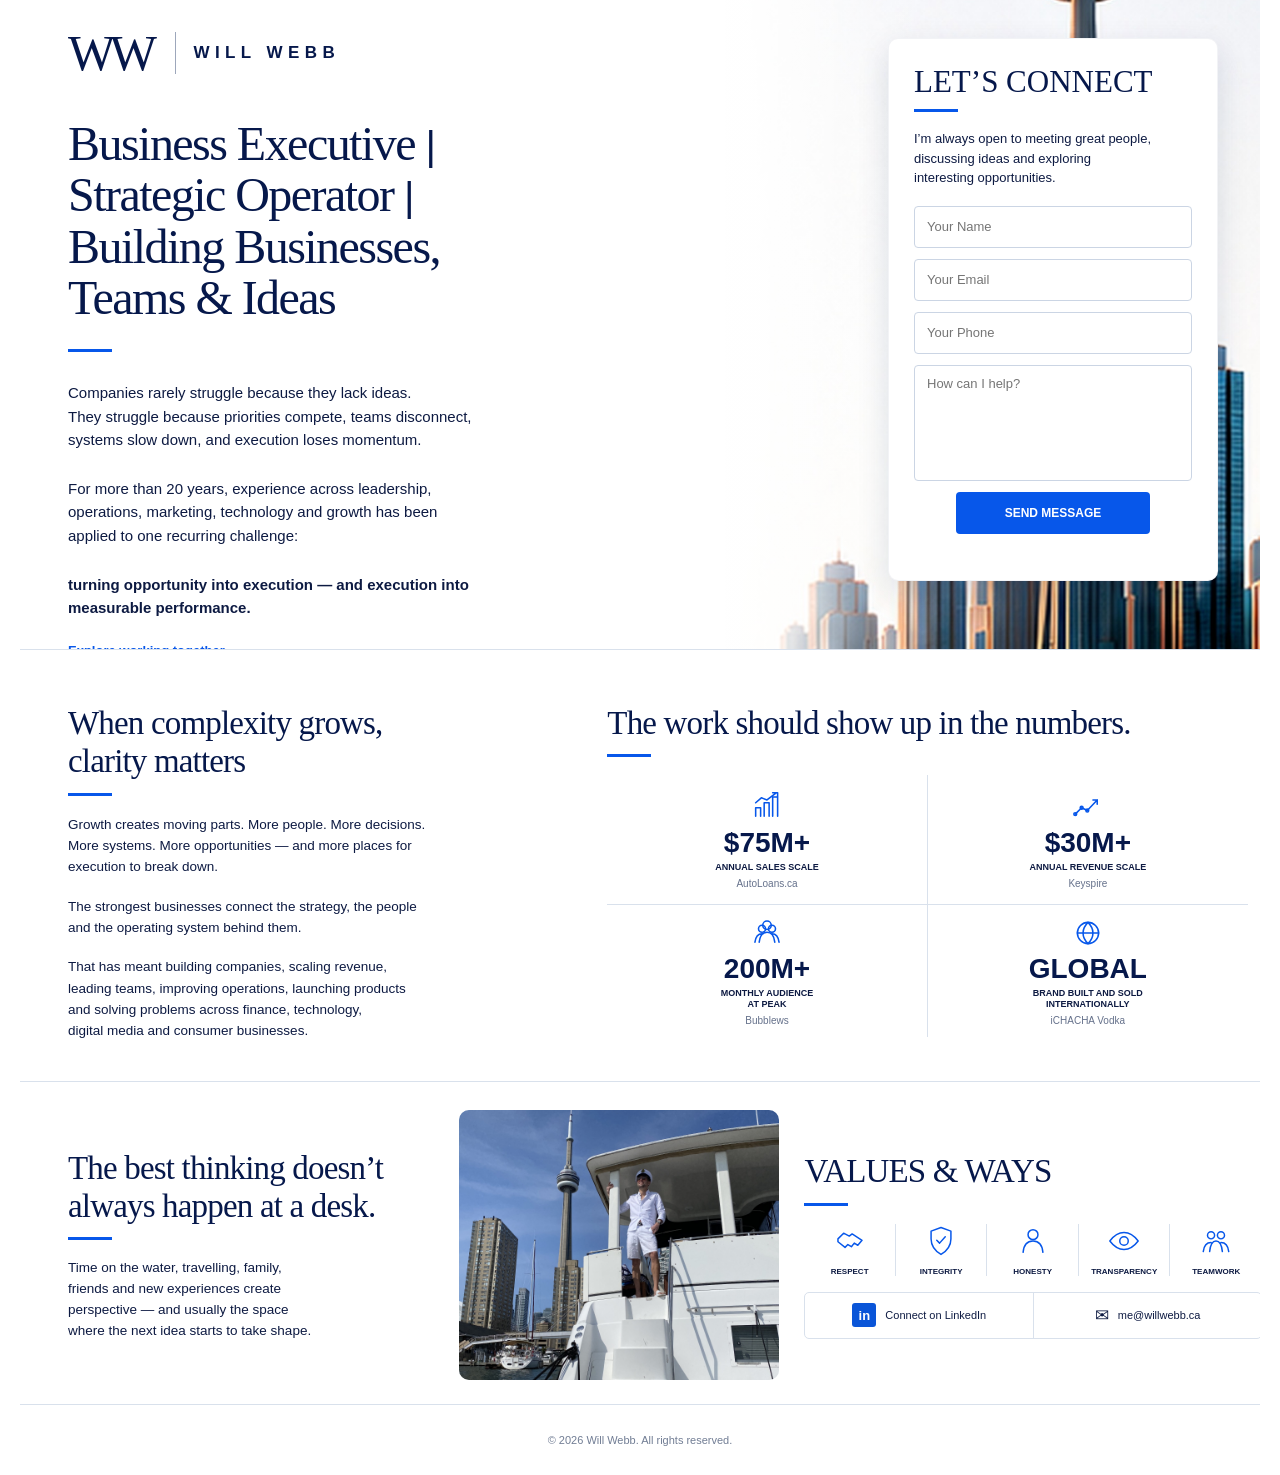
==== commit c79c9f35: "Add discreet work together link and correct contact email in draft" ====
--- a/index.html
+++ b/index.html
@@ -10,12 +10,12 @@
 @media(max-width:900px){.site{width:100%}.hero{min-height:0;padding:24px 5% 36px}.hero-photo{opacity:.25;width:100%}.hero-photo:before{background:linear-gradient(90deg,#fff 0%,rgba(255,255,255,.88) 65%,rgba(255,255,255,.45) 100%)}.brand,.hero-copy,.contact{position:relative;left:auto;right:auto;top:auto}.brand{margin-bottom:28px}.hero-copy{width:100%;max-width:620px}.hero-copy h1{font-size:40px}.contact{width:100%;max-width:390px;margin-top:28px}.main-grid{grid-template-columns:1fr;padding:30px 5%;gap:12px}.impact{margin-top:15px}.personal{grid-template-columns:1fr 1fr;padding:28px 5%;gap:24px}.values{grid-column:1/-1}.photo{height:300px}}
 @media(max-width:600px){.brand-name{font-size:14px}.hero-copy h1{font-size:34px}.hero-copy p{font-size:14px}.story h2,.impact h2,.personal-copy h2,.values h2{font-size:28px}.personal{grid-template-columns:1fr}.photo{height:360px}.values-row{overflow-x:auto;grid-template-columns:repeat(5,minmax(74px,1fr))}.links{grid-template-columns:1fr}.links a+a{border-left:0;border-top:1px solid var(--line)}}
 </style></head><body><main class="site">
-<section class="hero"><div class="hero-photo"><img src="toronto-skyline.jpg" alt="Toronto skyline with the CN Tower"></div><header class="brand"><div class="ww">WW</div><span class="brand-divider"></span><span class="brand-name">WILL WEBB</span></header><div class="hero-copy"><h1>Business Executive <span class="pipe">|</span><br>Strategic Operator <span class="pipe">|</span><br>Building Businesses,<br>Teams &amp; Ideas</h1><div class="rule"></div><p>Companies rarely struggle because they lack ideas.<br>They struggle because priorities compete, teams disconnect,<br>systems slow down, and execution loses momentum.</p><p>For more than 20 years, experience across leadership,<br>operations, marketing, technology and growth has been<br>applied to one recurring challenge:</p><p class="emphasis">turning opportunity into execution — and execution into<br>measurable performance.</p></div><aside class="contact"><h2>LET’S CONNECT</h2><div class="rule"></div><p>I’m always open to meeting great people,<br>discussing ideas and exploring<br>interesting opportunities.</p><form id="contactForm"><input name="name" placeholder="Your Name" aria-label="Your Name" required><input name="email" type="email" placeholder="Your Email" aria-label="Your Email" required><input name="phone" placeholder="Your Phone" aria-label="Your Phone"><textarea name="message" placeholder="How can I help?" aria-label="How can I help?" required></textarea><button type="submit">SEND MESSAGE</button><div id="formStatus" class="status" aria-live="polite"></div></form></aside></section>
+<section class="hero"><div class="hero-photo"><img src="toronto-skyline.jpg" alt="Toronto skyline with the CN Tower"></div><header class="brand"><div class="ww">WW</div><span class="brand-divider"></span><span class="brand-name">WILL WEBB</span></header><div class="hero-copy"><h1>Business Executive <span class="pipe">|</span><br>Strategic Operator <span class="pipe">|</span><br>Building Businesses,<br>Teams &amp; Ideas</h1><div class="rule"></div><p>Companies rarely struggle because they lack ideas.<br>They struggle because priorities compete, teams disconnect,<br>systems slow down, and execution loses momentum.</p><p>For more than 20 years, experience across leadership,<br>operations, marketing, technology and growth has been<br>applied to one recurring challenge:</p><p class="emphasis">turning opportunity into execution — and execution into<br>measurable performance.</p><p style="margin-top:19px"><a href="work-together/" style="font-size:13px;font-weight:700;color:#0757ea;text-decoration:underline;text-underline-offset:4px">Explore working together →</a></p></div><aside class="contact"><h2>LET’S CONNECT</h2><div class="rule"></div><p>I’m always open to meeting great people,<br>discussing ideas and exploring<br>interesting opportunities.</p><form id="contactForm"><input name="name" placeholder="Your Name" aria-label="Your Name" required><input name="email" type="email" placeholder="Your Email" aria-label="Your Email" required><input name="phone" placeholder="Your Phone" aria-label="Your Phone"><textarea name="message" placeholder="How can I help?" aria-label="How can I help?" required></textarea><button type="submit">SEND MESSAGE</button><div id="formStatus" class="status" aria-live="polite"></div></form></aside></section>
 <section class="main-grid"><article class="story"><h2>When complexity grows,<br>clarity matters</h2><div class="rule"></div><p>Growth creates moving parts. More people. More decisions.<br>More systems. More opportunities — and more places for<br>execution to break down.</p><p>The strongest businesses connect the strategy, the people<br>and the operating system behind them.</p><p>That has meant building companies, scaling revenue,<br>leading teams, improving operations, launching products<br>and solving problems across finance, technology,<br>digital media and consumer businesses.</p></article><article class="impact"><h2>The work should show up in the numbers.</h2><div class="rule"></div><div class="metrics">
 <div class="metric"><svg width="34" height="34" viewBox="0 0 48 48"><path d="M8 37V25h7v12M20 37V18h7v19M32 37V10h7v27M8 18l8-7 8 3 13-10M32 4h7v7"/></svg><strong>$75M+</strong><span>ANNUAL SALES SCALE</span><em>AutoLoans.ca</em></div>
 <div class="metric"><svg width="34" height="34" viewBox="0 0 48 48"><path d="M6 34l9-9 8 4 14-15M31 14h6v6"/><circle cx="6" cy="34" r="2"/><circle cx="15" cy="25" r="2"/><circle cx="23" cy="29" r="2"/></svg><strong>$30M+</strong><span>ANNUAL REVENUE SCALE</span><em>Keyspire</em></div>
 <div class="metric"><svg width="34" height="34" viewBox="0 0 48 48"><circle cx="17" cy="18" r="5"/><circle cx="31" cy="18" r="5"/><circle cx="24" cy="13" r="6"/><path d="M7 37c1-8 5-12 10-12M41 37c-1-8-5-12-10-12M13 37c1-9 5-14 11-14s10 5 11 14"/></svg><strong>200M+</strong><span>MONTHLY AUDIENCE<br>AT PEAK</span><em>Bubblews</em></div>
 <div class="metric"><svg width="34" height="34" viewBox="0 0 48 48"><circle cx="24" cy="24" r="15"/><path d="M9 24h30M24 9c5 5 7 10 7 15s-2 10-7 15M24 9c-5 5-7 10-7 15s2 10 7 15"/></svg><strong>GLOBAL</strong><span>BRAND BUILT AND SOLD<br>INTERNATIONALLY</span><em>iCHACHA Vodka</em></div></div></article></section>
 <section class="personal"><article class="personal-copy"><h2>The best thinking doesn’t<br>always happen at a desk.</h2><div class="rule"></div><p>Time on the water, travelling, family,<br>friends and new experiences create<br>perspective — and usually the space<br>where the next idea starts to take shape.</p></article><figure class="photo"><img src="will-boat-v2.jpg" alt="Will Webb on a boat in Toronto"></figure><article class="values"><h2>VALUES &amp; WAYS</h2><div class="rule"></div><div class="values-row">
-<div class="value"><svg width="34" height="34" viewBox="0 0 48 48"><path d="M7 21l8-8 8 4 4-3 14 9-6 7-5-3-4 5-5-3-4 4-10-8z"/></svg><span>RESPECT</span></div><div class="value"><svg width="34" height="34" viewBox="0 0 48 48"><path d="M24 5l14 5v11c0 10-6 17-14 22-8-5-14-12-14-22V10l14-5z"/><path d="M18 23l4 4 8-9"/></svg><span>INTEGRITY</span></div><div class="value"><svg width="34" height="34" viewBox="0 0 48 48"><circle cx="24" cy="15" r="7"/><path d="M10 40c1-11 6-16 14-16s13 5 14 16"/></svg><span>HONESTY</span></div><div class="value"><svg width="34" height="34" viewBox="0 0 48 48"><path d="M4 24c6-8 12-12 20-12s14 4 20 12c-6 8-12 12-20 12S10 32 4 24z"/><circle cx="24" cy="24" r="6"/></svg><span>TRANSPARENCY</span></div><div class="value"><svg width="34" height="34" viewBox="0 0 48 48"><circle cx="17" cy="16" r="5"/><circle cx="31" cy="16" r="5"/><path d="M6 39c1-9 5-13 11-13M42 39c-1-9-5-13-11-13M15 39c1-10 4-15 9-15s8 5 9 15"/></svg><span>TEAMWORK</span></div></div><div class="links"><a href="https://www.linkedin.com/in/wwebb/" target="_blank" rel="noopener"><span class="linkedin">in</span>Connect on LinkedIn</a><a href="mailto:me@willweb.ca"><span class="mailicon">✉</span>me@willweb.ca</a></div></article></section><footer>© 2026 Will Webb. All rights reserved.</footer></main><script>(function(){const f=document.getElementById('contactForm');if(!f)return;f.addEventListener('submit',function(e){e.preventDefault();const d=new FormData(f);const name=(d.get('name')||'').toString().trim();const email=(d.get('email')||'').toString().trim();const phone=(d.get('phone')||'').toString().trim();const message=(d.get('message')||'').toString().trim();const subject=encodeURIComponent('WillWebb.ca inquiry from '+name);const body=encodeURIComponent('Name: '+name+'\nEmail: '+email+'\nPhone: '+phone+'\n\n'+message);window.location.href='mailto:me@willweb.ca?subject='+subject+'&body='+body;});})();
+<div class="value"><svg width="34" height="34" viewBox="0 0 48 48"><path d="M7 21l8-8 8 4 4-3 14 9-6 7-5-3-4 5-5-3-4 4-10-8z"/></svg><span>RESPECT</span></div><div class="value"><svg width="34" height="34" viewBox="0 0 48 48"><path d="M24 5l14 5v11c0 10-6 17-14 22-8-5-14-12-14-22V10l14-5z"/><path d="M18 23l4 4 8-9"/></svg><span>INTEGRITY</span></div><div class="value"><svg width="34" height="34" viewBox="0 0 48 48"><circle cx="24" cy="15" r="7"/><path d="M10 40c1-11 6-16 14-16s13 5 14 16"/></svg><span>HONESTY</span></div><div class="value"><svg width="34" height="34" viewBox="0 0 48 48"><path d="M4 24c6-8 12-12 20-12s14 4 20 12c-6 8-12 12-20 12S10 32 4 24z"/><circle cx="24" cy="24" r="6"/></svg><span>TRANSPARENCY</span></div><div class="value"><svg width="34" height="34" viewBox="0 0 48 48"><circle cx="17" cy="16" r="5"/><circle cx="31" cy="16" r="5"/><path d="M6 39c1-9 5-13 11-13M42 39c-1-9-5-13-11-13M15 39c1-10 4-15 9-15s8 5 9 15"/></svg><span>TEAMWORK</span></div></div><div class="links"><a href="https://www.linkedin.com/in/wwebb/" target="_blank" rel="noopener"><span class="linkedin">in</span>Connect on LinkedIn</a><a href="mailto:me@willwebb.ca"><span class="mailicon">✉</span>me@willwebb.ca</a></div></article></section><footer>© 2026 Will Webb. All rights reserved.</footer></main><script>(function(){const f=document.getElementById('contactForm');if(!f)return;f.addEventListener('submit',function(e){e.preventDefault();const d=new FormData(f);const name=(d.get('name')||'').toString().trim();const email=(d.get('email')||'').toString().trim();const phone=(d.get('phone')||'').toString().trim();const message=(d.get('message')||'').toString().trim();const subject=encodeURIComponent('WillWebb.ca inquiry from '+name);const body=encodeURIComponent('Name: '+name+'\nEmail: '+email+'\nPhone: '+phone+'\n\n'+message);window.location.href='mailto:me@willwebb.ca?subject='+subject+'&body='+body;});})();
 </script></body></html>
